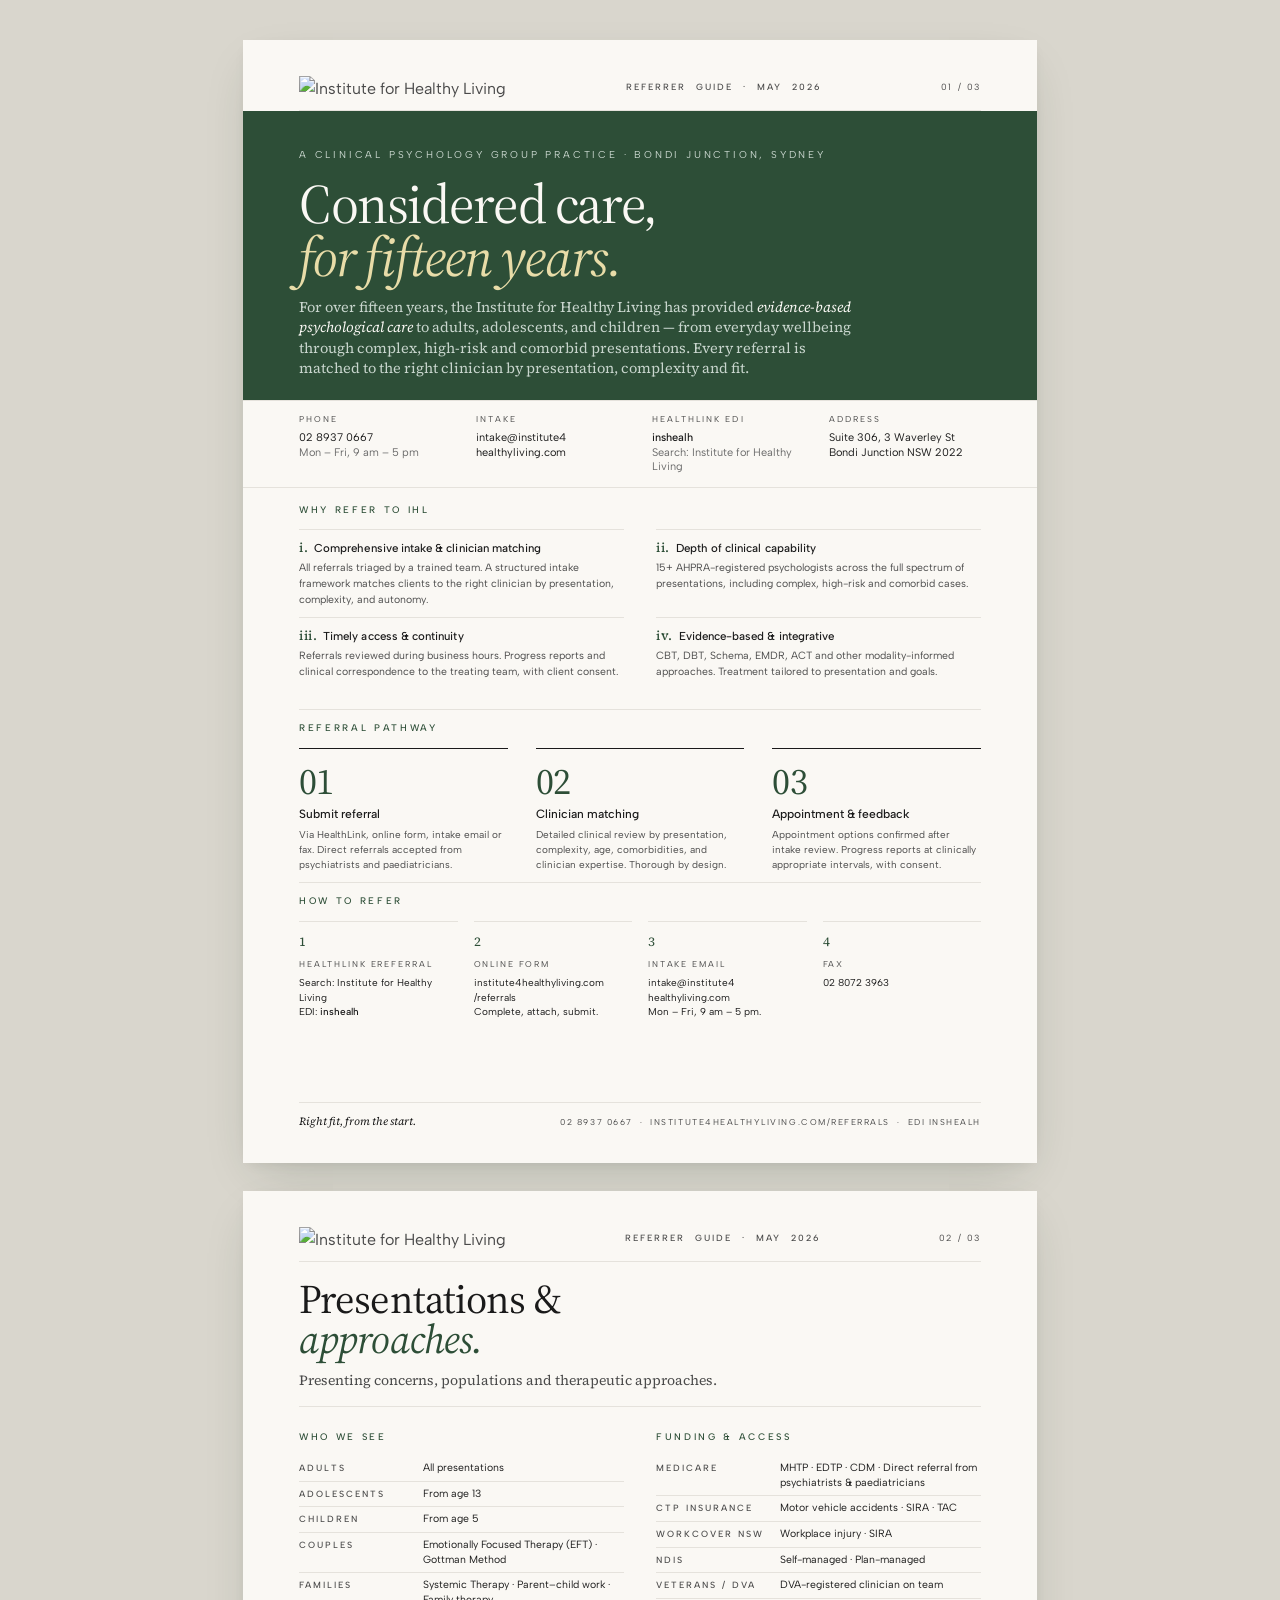
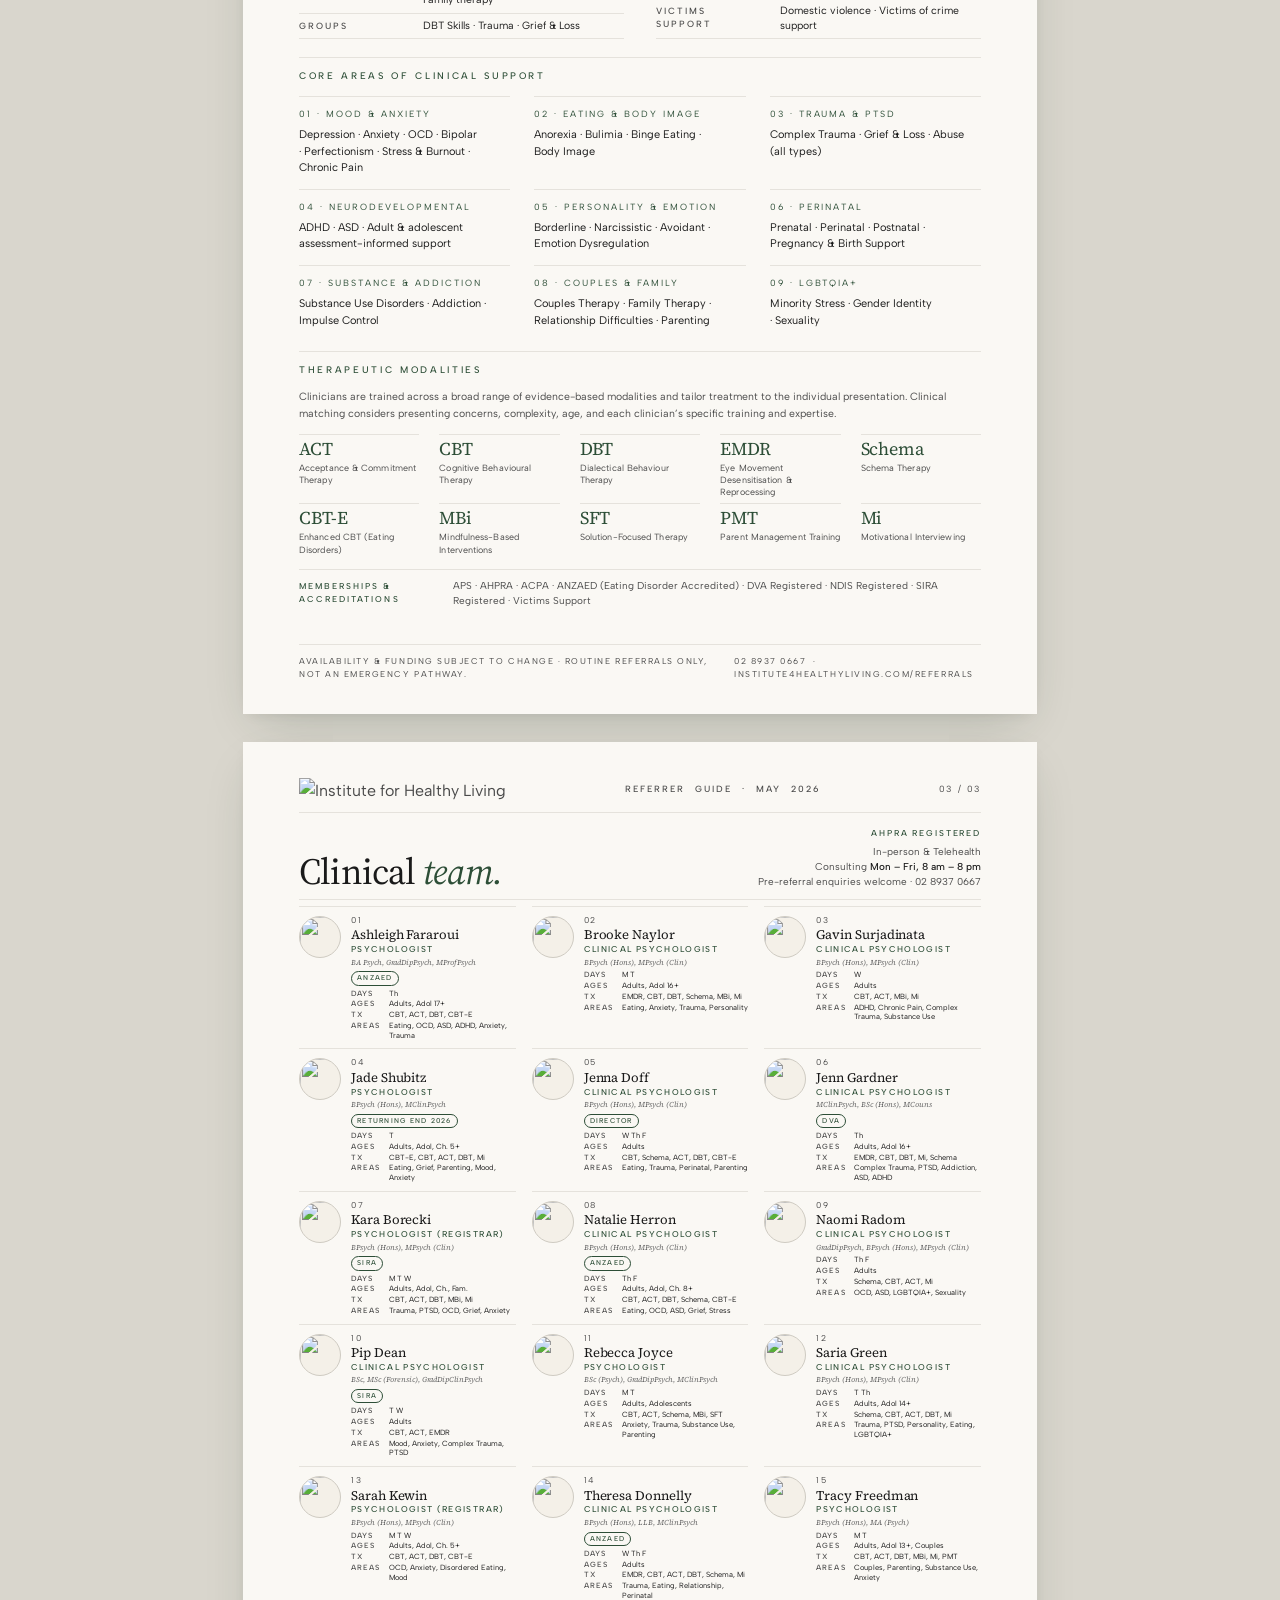
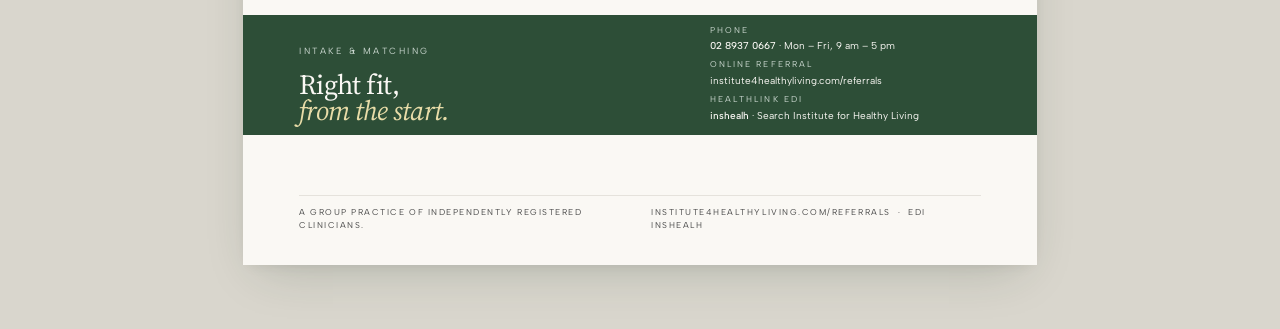
==== pack.html @ 8aef9d1e "Add files via upload" ====
<!doctype html>
<html lang="en-AU">
<head>
<meta charset="utf-8" />
<title>IHL Referrer Pack — May 2026 · with headshots</title>
<link rel="stylesheet" href="colors_and_type.css" />
<script src="image-slot.js"></script>
<style>
  /* =========================================================
     A4 PAGE FRAME — 794×1123 @ 96dpi
     ========================================================= */
  :root {
    --page-w: 794px;
    --page-h: 1123px;
    --pad-x: 56px;
    --pad-t: 36px;
    --pad-b: 32px;

    /* Tweakable display-scale knob (1.0 default; 0.92 compact; 1.08 bold) */
    --scale: 1.0;
    --cover-bg: var(--ihl-paper);
    --cover-fg: var(--ihl-ink);
    --cover-eyebrow: var(--ihl-ink-soft);
    --cover-rule:   var(--ihl-rule);
  }

  html, body { background: #d9d6cd; }
  body {
    margin: 0;
    font-family: var(--sans);
    color: var(--ihl-ink);
    padding: 40px 0 64px;
    display: flex;
    flex-direction: column;
    align-items: center;
    gap: 28px;
  }

  .page {
    width: var(--page-w);
    height: var(--page-h);
    background: var(--ihl-paper);
    position: relative;
    overflow: hidden;
    box-shadow: 0 18px 48px -16px rgba(31,56,38,0.22), 0 4px 14px -6px rgba(0,0,0,0.10);
    padding: var(--pad-t) var(--pad-x) var(--pad-b);
    display: flex;
    flex-direction: column;
  }

  /* =========================================================
     HEADER — universal eyebrow bar
     ========================================================= */
  .head {
    display: flex;
    align-items: center;
    justify-content: space-between;
    padding-bottom: 12px;
    border-bottom: 1px solid var(--ihl-rule);
    color: var(--cover-eyebrow);
  }
  .head .mark {
    display: flex;
    align-items: center;
    gap: 10px;
  }
  .head .mark img { height: 20px; width: auto; display: block; }
  .head .mark .mark-primary,
  .head .mark .mark-logomark,
  .head .mark .mark-wordmark,
  .head .mark .mark-pair { display: none; }
  .head .mark .mark-wordmark,
  .head .mark .mark-pair {
    font-family: var(--serif);
    font-size: 14px;
    line-height: 1;
    letter-spacing: -0.01em;
    color: var(--cover-fg);
  }
  .head .mark .mark-wordmark em,
  .head .mark .mark-pair em { font-style: italic; color: var(--ihl-ink-soft); font-weight: 400; }
  .head .mark .mark-pair { display: none; align-items: center; gap: 8px; }
  .head .mark .mark-pair img { height: 22px; }
  /* Header variants */
  body[data-header="primary"]   .head .mark .mark-primary  { display: block; }
  body[data-header="primary"]   .head .mark img { height: 22px; }
  body[data-header="logomark"]  .head .mark .mark-logomark { display: block; }
  body[data-header="logomark"]  .head .mark img { height: 26px; }
  body[data-header="wordmark"]  .head .mark .mark-wordmark { display: inline-block; }
  body[data-header="pair"]      .head .mark .mark-pair     { display: inline-flex; }
  .eyebar {
    font-family: var(--sans);
    font-weight: 500;
    font-size: 9px;
    letter-spacing: 0.22em;
    text-transform: uppercase;
    color: var(--cover-eyebrow);
    white-space: nowrap;
  }
  .head .pageno {
    font-family: var(--sans);
    font-feature-settings: "tnum";
    font-size: 9px;
    letter-spacing: 0.18em;
    text-transform: uppercase;
    color: var(--cover-eyebrow);
    white-space: nowrap;
  }

  /* =========================================================
     COVER MOMENT (top of page 1) — display headline
     ========================================================= */
  .cover {
    padding: 36px 0 22px;
    border-bottom: 1px solid var(--ihl-rule);
    background: var(--cover-bg);
    color: var(--cover-fg);
    margin: 0 calc(-1 * var(--pad-x));
    padding-left: var(--pad-x);
    padding-right: var(--pad-x);
  }
  .cover .kicker {
    font-family: var(--sans);
    font-size: 10px;
    letter-spacing: 0.28em;
    text-transform: uppercase;
    color: var(--cover-eyebrow);
    margin-bottom: 14px;
  }
  .cover .display {
    font-family: var(--serif);
    font-weight: 400;
    font-size: calc(60px * var(--scale));
    line-height: 0.96;
    letter-spacing: -0.025em;
    margin: 0 0 14px;
    text-wrap: balance;
    color: var(--cover-fg);
  }
  .cover .display em {
    font-style: italic;
    color: var(--ihl-forest);
  }
  .cover .lede {
    font-family: var(--serif);
    font-size: 14.5px;
    line-height: 1.4;
    color: var(--ihl-ink-soft);
    margin: 0;
    max-width: 560px;
    text-wrap: pretty;
  }
  .cover .lede strong { font-style: italic; font-weight: 400; color: var(--ihl-ink); }

  /* Cover variant: forest-flood */
  .page[data-cover="forest"] .cover {
    background: var(--ihl-forest);
    color: var(--ihl-on-forest);
  }
  .page[data-cover="forest"] .cover .display { color: var(--ihl-on-forest); }
  .page[data-cover="forest"] .cover .display em { color: var(--ihl-cream); }
  .page[data-cover="forest"] .cover .lede { color: var(--ihl-on-forest-mute); }
  .page[data-cover="forest"] .cover .lede strong { color: var(--ihl-on-forest); }
  .page[data-cover="forest"] .cover .kicker { color: var(--ihl-on-forest-mute); }
  .page[data-cover="paperdeep"] .cover { background: var(--ihl-paper-deep); }

  /* =========================================================
     SPEC STRIP — full-bleed tabular metadata
     ========================================================= */
  .specstrip {
    display: grid;
    grid-template-columns: repeat(4, 1fr);
    margin: 0 calc(-1 * var(--pad-x));
    padding: 12px var(--pad-x);
    border-bottom: 1px solid var(--ihl-rule);
    column-gap: 24px;
  }
  .specstrip .cell .lbl {
    font-size: 8.5px;
    letter-spacing: 0.24em;
    text-transform: uppercase;
    color: var(--ihl-ink-soft);
    margin-bottom: 4px;
  }
  .specstrip .cell .val {
    font-size: 11px;
    line-height: 1.35;
    color: var(--ihl-ink);
  }
  .specstrip .cell .val a { color: inherit; text-decoration: none; }

  /* =========================================================
     SECTION HEADERS / EYEBROWS
     ========================================================= */
  .sec-eyebrow {
    font-family: var(--sans);
    font-weight: 500;
    font-size: 9.5px;
    letter-spacing: 0.28em;
    text-transform: uppercase;
    color: var(--ihl-forest);
    margin: 0 0 12px;
  }
  .sec-rule {
    border-top: 1px solid var(--ihl-rule);
    padding-top: 10px;
    margin-top: 10px;
  }
  .sec-rule.deep { border-top-color: var(--ihl-rule-strong); }

  /* =========================================================
     ABOUT + WHY (page 1 two-col)
     ========================================================= */
  .about-block { padding: 14px 0 6px; }
  .about-display {
    font-family: var(--serif);
    font-weight: 400;
    font-size: calc(30px * var(--scale));
    line-height: 1.02;
    letter-spacing: -0.018em;
    margin: 0 0 14px;
    text-wrap: balance;
  }
  .about-display em { font-style: italic; color: var(--ihl-forest); }
  .about-body {
    font-size: 11px;
    line-height: 1.6;
    color: var(--ihl-ink);
    margin: 0;
    max-width: 100%;
    columns: 2;
    column-gap: 32px;
    column-rule: 1px solid var(--ihl-rule);
  }

  /* Why-Refer list */
  .why-grid {
    display: grid;
    grid-template-columns: 1fr 1fr;
    gap: 0 32px;
    margin-top: 8px;
  }
  .why-grid .why {
    padding: 10px 0;
    border-top: 1px solid var(--ihl-rule);
  }
  .why-grid .why .n {
    font-family: var(--serif);
    font-size: 13px;
    color: var(--ihl-forest);
    letter-spacing: 0.04em;
    margin-right: 6px;
  }
  .why-grid .why h3 {
    font-family: var(--sans);
    font-weight: 500;
    font-size: 11.5px;
    margin: 0 0 4px;
    color: var(--ihl-ink);
    letter-spacing: 0.005em;
  }
  .why-grid .why p {
    font-size: 10.5px;
    line-height: 1.5;
    color: var(--ihl-ink-soft);
    margin: 0;
  }

  /* =========================================================
     PATHWAY — huge serif numerals
     ========================================================= */
  .pathway {
    display: grid;
    grid-template-columns: repeat(3, 1fr);
    column-gap: 28px;
  }
  .pathway .step {
    border-top: 1px solid var(--ihl-ink);
    padding-top: 12px;
  }
  .pathway .step .num {
    font-family: var(--serif);
    font-weight: 400;
    font-size: calc(40px * var(--scale));
    line-height: 1;
    color: var(--ihl-forest);
    letter-spacing: -0.02em;
    margin: 2px 0 8px;
    font-feature-settings: "tnum", "lnum";
  }
  .pathway .step h3 {
    font-family: var(--sans);
    font-weight: 500;
    font-size: 12px;
    margin: 0 0 6px;
    color: var(--ihl-ink);
  }
  .pathway .step p {
    font-size: 10px;
    line-height: 1.5;
    color: var(--ihl-ink-soft);
    margin: 0;
  }

  /* =========================================================
     HOW-TO-REFER — 4 channels
     ========================================================= */
  .how {
    display: grid;
    grid-template-columns: repeat(4, 1fr);
    gap: 16px;
    margin-top: 8px;
  }
  .how .card {
    border-top: 1px solid var(--ihl-rule);
    padding-top: 10px;
  }
  .how .card .ch {
    font-family: var(--serif);
    font-size: 13px;
    color: var(--ihl-forest);
    font-feature-settings: "tnum";
  }
  .how .card .h {
    font-size: 8.5px;
    letter-spacing: 0.22em;
    text-transform: uppercase;
    color: var(--ihl-ink-soft);
    margin: 6px 0 4px;
  }
  .how .card .v {
    font-size: 10px;
    line-height: 1.45;
    color: var(--ihl-ink);
  }
  .how .card .v a { color: inherit; text-decoration: none; }

  /* =========================================================
     PAGE FOOT
     ========================================================= */
  .pagefoot {
    margin-top: auto;
    padding-top: 10px;
    border-top: 1px solid var(--ihl-rule);
    display: flex;
    justify-content: space-between;
    align-items: baseline;
    font-size: 8.5px;
    letter-spacing: 0.18em;
    text-transform: uppercase;
    color: var(--ihl-ink-soft);
  }
  .pagefoot .lhs em {
    font-style: italic;
    font-family: var(--serif);
    letter-spacing: 0;
    text-transform: none;
    font-size: 11px;
    color: var(--ihl-ink);
  }

  /* =========================================================
     PAGE 2 — Presentations & Approaches
     ========================================================= */
  .p2-head {
    padding: 18px 0 14px;
    border-bottom: 1px solid var(--ihl-rule);
  }
  .p2-head .display {
    font-family: var(--serif);
    font-weight: 400;
    font-size: calc(44px * var(--scale));
    line-height: 0.98;
    letter-spacing: -0.022em;
    margin: 0 0 10px;
  }
  .p2-head .display em { font-style: italic; color: var(--ihl-forest); }
  .p2-head .sub {
    font-family: var(--serif);
    font-size: 14px;
    color: var(--ihl-ink-soft);
    margin: 0;
  }

  .spec-table {
    margin: 0;
    padding: 0;
  }
  .spec-table .row {
    display: grid;
    grid-template-columns: 110px 1fr;
    column-gap: 14px;
    padding: 5px 0;
    border-bottom: 1px solid var(--ihl-rule);
    font-size: 10.5px;
    line-height: 1.4;
  }
  .spec-table .row dt {
    font-size: 9px;
    letter-spacing: 0.22em;
    text-transform: uppercase;
    color: var(--ihl-ink-soft);
    font-weight: 500;
    margin: 1px 0 0;
  }
  .spec-table .row dd {
    margin: 0;
    color: var(--ihl-ink);
  }

  /* Areas: editorial typographic index */
  .areas {
    display: grid;
    grid-template-columns: repeat(3, 1fr);
    column-gap: 24px;
    row-gap: 0;
    margin-top: 4px;
  }
  .areas .area {
    border-top: 1px solid var(--ihl-rule);
    padding: 10px 0 12px;
  }
  .areas .area h4 {
    font-family: var(--serif);
    font-weight: 400;
    font-style: italic;
    font-size: 12.5px;
    line-height: 1.15;
    margin: 0 0 4px;
    color: var(--ihl-ink);
    letter-spacing: -0.005em;
  }
  .areas .area .n {
    font-family: var(--sans);
    font-size: 9px;
    letter-spacing: 0.22em;
    text-transform: uppercase;
    color: var(--ihl-forest);
    margin-bottom: 6px;
    font-feature-settings: "tnum";
  }
  .areas .area p {
    margin: 0;
    font-size: 11px;
    line-height: 1.5;
    color: var(--ihl-ink);
  }

  /* Modalities tabular row */
  .modalities {
    display: grid;
    grid-template-columns: repeat(5, 1fr);
    gap: 0 20px;
  }
  .modalities .m {
    border-top: 1px solid var(--ihl-rule);
    padding: 5px 0 5px;
  }
  .modalities .m .abbr {
    font-family: var(--serif);
    font-size: 18px;
    line-height: 1;
    color: var(--ihl-forest);
    letter-spacing: -0.01em;
    margin-bottom: 4px;
  }
  .modalities .m .nm {
    font-size: 9px;
    line-height: 1.35;
    color: var(--ihl-ink-soft);
    letter-spacing: 0.01em;
  }

  .accred-strip {
    margin-top: 8px;
    padding: 8px 0 0;
    border-top: 1px solid var(--ihl-rule);
    font-size: 10px;
    line-height: 1.55;
    color: var(--ihl-ink-soft);
    display: grid;
    grid-template-columns: 140px 1fr;
    gap: 14px;
    align-items: baseline;
  }
  .accred-strip .lbl {
    font-size: 8.5px;
    letter-spacing: 0.24em;
    text-transform: uppercase;
    color: var(--ihl-forest);
    font-weight: 500;
  }

  /* =========================================================
     PAGE 3 — Clinical Team grid + endcap
     ========================================================= */
  .p3-head {
    padding: 14px 0 10px;
    display: grid;
    grid-template-columns: 1fr auto;
    align-items: end;
    gap: 24px;
    border-bottom: 1px solid var(--ihl-rule);
  }
  .p3-head .display {
    font-family: var(--serif);
    font-weight: 400;
    font-size: calc(40px * var(--scale));
    line-height: 0.98;
    letter-spacing: -0.022em;
    margin: 0;
  }
  .p3-head .display em { font-style: italic; color: var(--ihl-forest); }
  .p3-head .meta {
    text-align: right;
    font-size: 10px;
    line-height: 1.5;
    color: var(--ihl-ink-soft);
  }
  .p3-head .meta .lbl {
    font-size: 8.5px;
    letter-spacing: 0.22em;
    text-transform: uppercase;
    color: var(--ihl-forest);
    font-weight: 500;
    margin-bottom: 4px;
  }
  .p3-head .meta strong { font-weight: 500; color: var(--ihl-ink); }

  .clin-grid {
    display: grid;
    grid-template-columns: repeat(3, 1fr);
    column-gap: 16px;
    row-gap: 0;
    margin-top: 6px;
  }
  .clin {
    display: grid;
    grid-template-columns: 42px 1fr;
    column-gap: 10px;
    align-items: start;
    padding: 7px 0 8px;
    border-top: 1px solid var(--ihl-rule);
  }
  .clin .portrait {
    width: 42px;
    height: 42px;
    display: block;
    border-radius: 999px;
    overflow: hidden;
    background: var(--ihl-paper-deep);
    border: 1px solid var(--ihl-rule-strong);
    align-self: start;
    margin-top: 2px;
    object-fit: cover;
    object-position: 50% 30%;
  }
  .clin__body {
    display: flex;
    flex-direction: column;
    gap: 0;
    min-width: 0;
  }
  .clin .topline {
    display: flex;
    align-items: baseline;
    justify-content: space-between;
    gap: 6px;
    margin-bottom: 1px;
  }
  .clin .idx {
    font-family: var(--sans);
    font-feature-settings: "tnum";
    font-size: 8.5px;
    letter-spacing: 0.18em;
    color: var(--ihl-ink-soft);
  }
  .clin .name {
    font-family: var(--serif);
    font-weight: 400;
    font-size: 13px;
    line-height: 1.05;
    letter-spacing: -0.005em;
    margin: 0;
    color: var(--ihl-ink);
    display: flex;
    align-items: center;
    gap: 7px;
  }
  .clin .name .ph {
    display: none;
  }
  body[data-photos="on"] .clin .name .ph { display: none; }
  .clin .role {
    font-size: 8.5px;
    letter-spacing: 0.16em;
    text-transform: uppercase;
    color: var(--ihl-forest);
    margin-top: 1px;
    font-weight: 500;
  }
  .clin .quals {
    font-size: 7.5px;
    color: var(--ihl-ink-mute);
    line-height: 1.3;
    margin-top: 1px;
    font-style: italic;
    font-family: var(--serif);
  }
  .clin .tag {
    display: inline-block;
    font-size: 7px;
    letter-spacing: 0.18em;
    text-transform: uppercase;
    color: var(--ihl-forest);
    border: 1px solid var(--ihl-forest);
    padding: 0 5px 1px;
    border-radius: 999px;
    margin-top: 4px;
    align-self: flex-start;
    font-weight: 500;
  }
  .clin dl {
    margin: 3px 0 0;
    display: grid;
    grid-template-columns: 32px 1fr;
    gap: 1px 6px;
    font-size: 7.5px;
    line-height: 1.3;
  }
  .clin dt {
    color: var(--ihl-ink-soft);
    letter-spacing: 0.14em;
    text-transform: uppercase;
    font-weight: 500;
  }
  .clin dd { margin: 0; color: var(--ihl-ink); }

  /* Endcap on page 3 */
  .endcap {
    margin: 6px calc(-1 * var(--pad-x)) 0;
    padding: 10px var(--pad-x) 12px;
    background: var(--ihl-forest);
    color: var(--ihl-on-forest);
    display: grid;
    grid-template-columns: 1.4fr 1fr;
    gap: 32px;
    align-items: end;
  }
  .endcap .kicker {
    font-size: 9px;
    letter-spacing: 0.28em;
    text-transform: uppercase;
    color: var(--ihl-on-forest-mute);
    margin-bottom: 12px;
  }
  .endcap .big {
    font-family: var(--serif);
    font-weight: 400;
    font-size: calc(30px * var(--scale));
    line-height: 0.95;
    letter-spacing: -0.025em;
    margin: 0;
    color: var(--ihl-on-forest);
  }
  .endcap .big em { font-style: italic; color: var(--ihl-cream); }
  .endcap .contact {
    display: grid;
    grid-template-columns: 1fr;
    gap: 6px;
    font-size: 10px;
    line-height: 1.4;
  }
  .endcap .contact .row .lbl {
    font-size: 8.5px;
    letter-spacing: 0.24em;
    text-transform: uppercase;
    color: var(--ihl-on-forest-mute);
    margin-bottom: 3px;
  }
  .endcap .contact .row .val { color: var(--ihl-on-forest); }
  .endcap .contact .row .val strong { font-weight: 500; }

  /* Variant: ledger — paper endcap, ink rules, mono EDI (mirrors gateway Variant B) */
  body[data-variant="ledger"] .endcap {
    background: var(--ihl-paper);
    color: var(--ihl-ink);
    border-top: 1px solid var(--ihl-ink);
    padding-top: 18px;
  }
  body[data-variant="ledger"] .endcap .kicker { color: var(--ihl-ink-soft); }
  body[data-variant="ledger"] .endcap .big { color: var(--ihl-ink); }
  body[data-variant="ledger"] .endcap .big em { color: var(--ihl-ink-soft); }
  body[data-variant="ledger"] .endcap .contact .row {
    display: grid; grid-template-columns: 110px 1fr;
    gap: 12px; padding: 10px 0;
    border-bottom: 1px solid var(--ihl-rule);
    align-items: baseline;
  }
  body[data-variant="ledger"] .endcap .contact .row .lbl { color: var(--ihl-ink-soft); margin: 0; }
  body[data-variant="ledger"] .endcap .contact .row .val {
    font-family: var(--serif); font-size: 13px; color: var(--ihl-ink);
  }
  body[data-variant="ledger"] .endcap .contact .row .val strong { font-weight: 500; }

  /* Variant: hybrid — forest flood kept, but contact rows adopt ledger pattern */
  body[data-variant="hybrid"] .endcap .contact .row {
    display: grid; grid-template-columns: 120px 1fr;
    gap: 12px; padding: 8px 0;
    border-bottom: 1px solid rgba(250,248,244,0.2);
    align-items: baseline;
  }
  body[data-variant="hybrid"] .endcap .contact .row .lbl { margin: 0; }
  body[data-variant="hybrid"] .endcap .contact .row .val {
    font-family: var(--serif); font-size: 13px;
  }

  /* =========================================================
     PRINT
     ========================================================= */
  @media print {
    html, body { background: #fff; padding: 0; margin: 0; gap: 0; }
    body { display: block; }
    @page { size: A4; margin: 0; }
    .page {
      box-shadow: none;
      page-break-after: always;
      width: 210mm;
      height: 297mm;
      padding-top: 12mm;
      padding-bottom: 11mm;
      padding-left: 16mm;
      padding-right: 16mm;
    }
    .page:last-child { page-break-after: auto; }
    .tweaks-fab, .tweaks-panel { display: none !important; }
  }

  /* =========================================================
     TWEAKS PANEL
     ========================================================= */
  .tweaks-fab {
    display: none;
    position: fixed;
    bottom: 22px;
    right: 22px;
    background: var(--ihl-forest);
    color: var(--ihl-on-forest);
    border: 0;
    padding: 10px 18px;
    border-radius: 999px;
    font-family: var(--sans);
    font-size: 11px;
    letter-spacing: 0.2em;
    text-transform: uppercase;
    cursor: pointer;
    box-shadow: 0 8px 24px -8px rgba(31,56,38,0.4);
    z-index: 998;
  }
  .tweaks-panel {
    display: none;
    position: fixed;
    bottom: 22px;
    right: 22px;
    width: 280px;
    background: var(--ihl-paper);
    border: 1px solid var(--ihl-rule-strong);
    box-shadow: var(--shadow-pop);
    padding: 16px 18px 18px;
    font-family: var(--sans);
    font-size: 11px;
    color: var(--ihl-ink);
    z-index: 999;
  }
  .tweaks-panel[data-open="true"] { display: block; }
  .tweaks-panel header {
    display: flex; justify-content: space-between; align-items: baseline;
    margin-bottom: 14px;
    padding-bottom: 10px;
    border-bottom: 1px solid var(--ihl-rule);
  }
  .tweaks-panel header h2 {
    font-family: var(--serif);
    font-size: 18px;
    margin: 0;
    font-weight: 400;
    letter-spacing: -0.01em;
  }
  .tweaks-panel header button {
    background: none;
    border: 0;
    color: var(--ihl-ink-soft);
    font-size: 14px;
    cursor: pointer;
    padding: 2px 6px;
  }
  .tweaks-panel .group {
    margin-bottom: 14px;
  }
  .tweaks-panel .group .lbl {
    font-size: 8.5px;
    letter-spacing: 0.24em;
    text-transform: uppercase;
    color: var(--ihl-ink-soft);
    margin-bottom: 7px;
  }
  .tweaks-panel .seg {
    display: grid;
    grid-template-columns: repeat(var(--seg-cols,3), 1fr);
    border: 1px solid var(--ihl-rule-strong);
    border-radius: 2px;
    overflow: hidden;
  }
  .tweaks-panel .seg[style*="grid-template-rows"] button {
    border-bottom: 1px solid var(--ihl-rule);
  }
  .tweaks-panel .seg[style*="grid-template-rows"] button:nth-last-child(-n+2) {
    border-bottom: 0;
  }
  .tweaks-panel .seg button {
    background: var(--ihl-paper);
    border: 0;
    border-right: 1px solid var(--ihl-rule);
    padding: 7px 4px;
    font-size: 10px;
    color: var(--ihl-ink-soft);
    cursor: pointer;
    font-family: var(--sans);
    letter-spacing: 0.04em;
  }
  .tweaks-panel .seg button:last-child { border-right: 0; }
  .tweaks-panel .seg button[aria-pressed="true"] {
    background: var(--ihl-forest);
    color: var(--ihl-on-forest);
  }
  .tweaks-panel .toggle {
    display: flex; justify-content: space-between; align-items: center;
    padding: 6px 0;
    font-size: 11px;
  }
  .tweaks-panel .toggle .sw {
    width: 32px; height: 18px;
    background: var(--ihl-rule-strong);
    border-radius: 999px;
    position: relative;
    transition: background .18s;
    cursor: pointer;
  }
  .tweaks-panel .toggle .sw::after {
    content: ""; position: absolute;
    top: 2px; left: 2px;
    width: 14px; height: 14px;
    background: var(--ihl-paper);
    border-radius: 999px;
    transition: left .18s;
  }
  .tweaks-panel .toggle[data-on="true"] .sw { background: var(--ihl-forest); }
  .tweaks-panel .toggle[data-on="true"] .sw::after { left: 16px; }
  .tweaks-panel .note {
    font-size: 9.5px;
    color: var(--ihl-ink-mute);
    line-height: 1.5;
    margin-top: 6px;
    font-style: italic;
    font-family: var(--serif);
  }
</style>
</head>
<body>

<!-- ============================================================
     PAGE 1 — Practice Overview
============================================================= -->
<section class="page" data-screen-label="01 Practice Overview" data-cover="paper" id="page1">

  <div class="head">
    <div class="mark">
      <img class="mark-primary" src="assets/IHL_Logo_Green.png" alt="Institute for Healthy Living"/>
      <img class="mark-logomark" src="assets/IHL_Logomark_Green.png" alt="IHL"/>
      <span class="mark-wordmark">Institute <em>for</em> Healthy Living</span>
      <span class="mark-pair"><img src="assets/IHL_Logomark_Green.png" alt=""/><span class="wm">Institute <em>for</em> Healthy Living</span></span>
    </div>
    <div class="eyebar">Referrer&nbsp; Guide &nbsp;·&nbsp; May &nbsp;2026</div>
    <div class="pageno">01 / 03</div>
  </div>

  <div class="cover">
    <div class="kicker">A clinical psychology group practice · Bondi Junction, Sydney</div>
    <h1 class="display">Considered care,<br/><em>for fifteen years.</em></h1>
    <p class="lede">For over fifteen years, the Institute for Healthy Living has provided <strong>evidence-based psychological care</strong> to adults, adolescents, and children — from everyday wellbeing through complex, high-risk and comorbid presentations. Every referral is matched to the right clinician by presentation, complexity and fit.</p>
  </div>

  <div class="specstrip">
    <div class="cell">
      <div class="lbl">Phone</div>
      <div class="val">02 8937 0667<br/><span style="color:var(--ihl-ink-mute)">Mon – Fri, 9 am – 5 pm</span></div>
    </div>
    <div class="cell">
      <div class="lbl">Intake</div>
      <div class="val">intake@institute4<wbr/>healthyliving.com</div>
    </div>
    <div class="cell">
      <div class="lbl">HealthLink EDI</div>
      <div class="val"><strong style="font-weight:500">inshealh</strong><br/><span style="color:var(--ihl-ink-mute)">Search: Institute for Healthy Living</span></div>
    </div>
    <div class="cell">
      <div class="lbl">Address</div>
      <div class="val">Suite 306, 3 Waverley St<br/>Bondi Junction NSW 2022</div>
    </div>
  </div>

  <!-- Why refer + Pathway -->
  <div class="about-block">
    <div class="sec-eyebrow">Why refer to IHL</div>
    <div class="why-grid">
      <div class="why">
        <h3><span class="n">i.</span>Comprehensive intake &amp; clinician matching</h3>
        <p>All referrals triaged by a trained team. A structured intake framework matches clients to the right clinician by presentation, complexity, and autonomy.</p>
      </div>
      <div class="why">
        <h3><span class="n">ii.</span>Depth of clinical capability</h3>
        <p>15+ AHPRA-registered psychologists across the full spectrum of presentations, including complex, high-risk and comorbid cases.</p>
      </div>
      <div class="why">
        <h3><span class="n">iii.</span>Timely access &amp; continuity</h3>
        <p>Referrals reviewed during business hours. Progress reports and clinical correspondence to the treating team, with client consent.</p>
      </div>
      <div class="why">
        <h3><span class="n">iv.</span>Evidence-based &amp; integrative</h3>
        <p>CBT, DBT, Schema, EMDR, ACT and other modality-informed approaches. Treatment tailored to presentation and goals.</p>
      </div>
    </div>
  </div>

  <div class="sec-rule" style="margin-top:14px;">
    <div class="sec-eyebrow">Referral pathway</div>
    <div class="pathway">
      <div class="step">
        <div class="num">01</div>
        <h3>Submit referral</h3>
        <p>Via HealthLink, online form, intake email or fax. Direct referrals accepted from psychiatrists and paediatricians.</p>
      </div>
      <div class="step">
        <div class="num">02</div>
        <h3>Clinician matching</h3>
        <p>Detailed clinical review by presentation, complexity, age, comorbidities, and clinician expertise. Thorough by design.</p>
      </div>
      <div class="step">
        <div class="num">03</div>
        <h3>Appointment &amp; feedback</h3>
        <p>Appointment options confirmed after intake review. Progress reports at clinically appropriate intervals, with consent.</p>
      </div>
    </div>
  </div>

  <div class="sec-rule">
    <div class="sec-eyebrow">How to refer</div>
    <div class="how">
      <div class="card">
        <div class="ch">1</div>
        <div class="h">HealthLink eReferral</div>
        <div class="v">Search: Institute for Healthy Living<br/>EDI: <strong style="font-weight:500">inshealh</strong></div>
      </div>
      <div class="card">
        <div class="ch">2</div>
        <div class="h">Online form</div>
        <div class="v">institute4healthyliving.com<wbr/>/referrals<br/>Complete, attach, submit.</div>
      </div>
      <div class="card">
        <div class="ch">3</div>
        <div class="h">Intake email</div>
        <div class="v">intake@institute4<wbr/>healthyliving.com<br/>Mon – Fri, 9 am – 5 pm.</div>
      </div>
      <div class="card">
        <div class="ch">4</div>
        <div class="h">Fax</div>
        <div class="v">02 8072 3963</div>
      </div>
    </div>
  </div>

  <div class="pagefoot">
    <div class="lhs"><em>Right fit, from the start.</em></div>
    <div>02 8937 0667 &nbsp;·&nbsp; institute4healthyliving.com/referrals &nbsp;·&nbsp; EDI inshealh</div>
  </div>
</section>


<!-- ============================================================
     PAGE 2 — Presentations & Approaches
============================================================= -->
<section class="page" data-screen-label="02 Presentations &amp; Approaches">

  <div class="head">
    <div class="mark">
      <img class="mark-primary" src="assets/IHL_Logo_Green.png" alt="Institute for Healthy Living"/>
      <img class="mark-logomark" src="assets/IHL_Logomark_Green.png" alt="IHL"/>
      <span class="mark-wordmark">Institute <em>for</em> Healthy Living</span>
      <span class="mark-pair"><img src="assets/IHL_Logomark_Green.png" alt=""/><span class="wm">Institute <em>for</em> Healthy Living</span></span>
    </div>
    <div class="eyebar">Referrer&nbsp; Guide &nbsp;·&nbsp; May &nbsp;2026</div>
    <div class="pageno">02 / 03</div>
  </div>

  <div class="p2-head">
    <h1 class="display">Presentations &amp;<br/><em>approaches.</em></h1>
    <p class="sub">Presenting concerns, populations and therapeutic approaches.</p>
  </div>

  <div style="display:grid; grid-template-columns: 1fr 1fr; gap: 32px; padding: 22px 0 8px;">
    <div>
      <div class="sec-eyebrow">Who we see</div>
      <dl class="spec-table">
        <div class="row"><dt>Adults</dt><dd>All presentations</dd></div>
        <div class="row"><dt>Adolescents</dt><dd>From age 13</dd></div>
        <div class="row"><dt>Children</dt><dd>From age 5</dd></div>
        <div class="row"><dt>Couples</dt><dd>Emotionally Focused Therapy (EFT) · Gottman Method</dd></div>
        <div class="row"><dt>Families</dt><dd>Systemic Therapy · Parent–child work · Family therapy</dd></div>
        <div class="row"><dt>Groups</dt><dd>DBT Skills · Trauma · Grief &amp; Loss</dd></div>
      </dl>
    </div>
    <div>
      <div class="sec-eyebrow">Funding &amp; access</div>
      <dl class="spec-table">
        <div class="row"><dt>Medicare</dt><dd>MHTP · EDTP · CDM · Direct referral from psychiatrists &amp; paediatricians</dd></div>
        <div class="row"><dt>CTP Insurance</dt><dd>Motor vehicle accidents · SIRA · TAC</dd></div>
        <div class="row"><dt>WorkCover NSW</dt><dd>Workplace injury · SIRA</dd></div>
        <div class="row"><dt>NDIS</dt><dd>Self-managed · Plan-managed</dd></div>
        <div class="row"><dt>Veterans / DVA</dt><dd>DVA-registered clinician on team</dd></div>
        <div class="row"><dt>Victims Support</dt><dd>Domestic violence · Victims of crime support</dd></div>
      </dl>
    </div>
  </div>

  <div class="sec-rule">
    <div class="sec-eyebrow">Core areas of clinical support</div>
    <div class="areas">
      <div class="area">
        <div class="n">01 · Mood &amp; Anxiety</div>
        <p>Depression · Anxiety · OCD · Bipolar · Perfectionism · Stress &amp; Burnout · Chronic Pain</p>
      </div>
      <div class="area">
        <div class="n">02 · Eating &amp; Body Image</div>
        <p>Anorexia · Bulimia · Binge Eating · Body Image</p>
      </div>
      <div class="area">
        <div class="n">03 · Trauma &amp; PTSD</div>
        <p>Complex Trauma · Grief &amp; Loss · Abuse (all types)</p>
      </div>
      <div class="area">
        <div class="n">04 · Neurodevelopmental</div>
        <p>ADHD · ASD · Adult &amp; adolescent assessment-informed support</p>
      </div>
      <div class="area">
        <div class="n">05 · Personality &amp; Emotion</div>
        <p>Borderline · Narcissistic · Avoidant · Emotion Dysregulation</p>
      </div>
      <div class="area">
        <div class="n">06 · Perinatal</div>
        <p>Prenatal · Perinatal · Postnatal · Pregnancy &amp; Birth Support</p>
      </div>
      <div class="area">
        <div class="n">07 · Substance &amp; Addiction</div>
        <p>Substance Use Disorders · Addiction · Impulse Control</p>
      </div>
      <div class="area">
        <div class="n">08 · Couples &amp; Family</div>
        <p>Couples Therapy · Family Therapy · Relationship Difficulties · Parenting</p>
      </div>
      <div class="area">
        <div class="n">09 · LGBTQIA+</div>
        <p>Minority Stress · Gender Identity · Sexuality</p>
      </div>
    </div>
  </div>

  <div class="sec-rule">
    <div class="sec-eyebrow">Therapeutic modalities</div>
    <p style="font-size:10.5px; line-height:1.55; color:var(--ihl-ink-soft); margin:0 0 12px; max-width:none;">Clinicians are trained across a broad range of evidence-based modalities and tailor treatment to the individual presentation. Clinical matching considers presenting concerns, complexity, age, and each clinician’s specific training and expertise.</p>
    <div class="modalities">
      <div class="m"><div class="abbr">ACT</div><div class="nm">Acceptance &amp; Commitment Therapy</div></div>
      <div class="m"><div class="abbr">CBT</div><div class="nm">Cognitive Behavioural Therapy</div></div>
      <div class="m"><div class="abbr">DBT</div><div class="nm">Dialectical Behaviour Therapy</div></div>
      <div class="m"><div class="abbr">EMDR</div><div class="nm">Eye Movement Desensitisation &amp; Reprocessing</div></div>
      <div class="m"><div class="abbr">Schema</div><div class="nm">Schema Therapy</div></div>
      <div class="m"><div class="abbr">CBT-E</div><div class="nm">Enhanced CBT (Eating Disorders)</div></div>
      <div class="m"><div class="abbr">MBi</div><div class="nm">Mindfulness-Based Interventions</div></div>
      <div class="m"><div class="abbr">SFT</div><div class="nm">Solution-Focused Therapy</div></div>
      <div class="m"><div class="abbr">PMT</div><div class="nm">Parent Management Training</div></div>
      <div class="m"><div class="abbr">Mi</div><div class="nm">Motivational Interviewing</div></div>
    </div>
  </div>

  <div class="accred-strip">
    <div class="lbl">Memberships &amp;<br/>Accreditations</div>
    <div>APS · AHPRA · ACPA · ANZAED (Eating Disorder Accredited) · DVA Registered · NDIS Registered · SIRA Registered · Victims Support</div>
  </div>

  <div class="pagefoot">
    <div class="lhs">Availability &amp; funding subject to change · Routine referrals only, not an emergency pathway.</div>
    <div>02 8937 0667 &nbsp;·&nbsp; institute4healthyliving.com/referrals</div>
  </div>
</section>


<!-- ============================================================
     PAGE 3 — Clinical Team + Endcap
============================================================= -->
<section class="page" data-screen-label="03 Clinical Team">

  <div class="head">
    <div class="mark">
      <img class="mark-primary" src="assets/IHL_Logo_Green.png" alt="Institute for Healthy Living"/>
      <img class="mark-logomark" src="assets/IHL_Logomark_Green.png" alt="IHL"/>
      <span class="mark-wordmark">Institute <em>for</em> Healthy Living</span>
      <span class="mark-pair"><img src="assets/IHL_Logomark_Green.png" alt=""/><span class="wm">Institute <em>for</em> Healthy Living</span></span>
    </div>
    <div class="eyebar">Referrer&nbsp; Guide &nbsp;·&nbsp; May &nbsp;2026</div>
    <div class="pageno">03 / 03</div>
  </div>

  <div class="p3-head">
    <h1 class="display">Clinical <em>team.</em></h1>
    <div class="meta">
      <div class="lbl">AHPRA Registered</div>
      <div>In-person &amp; Telehealth<br/>Consulting <strong>Mon – Fri, 8 am – 8 pm</strong><br/>Pre-referral enquiries welcome · 02 8937 0667</div>
    </div>
  </div>

  <div class="clin-grid">

    <article class="clin">
      <img class="portrait" src="assets/clinicians/ashleigh-fararoui.png" alt=""/>
      <div class="clin__body">
        <div class="topline"><span class="idx">01</span></div>
      <p class="name">Ashleigh Fararoui</p>
      <div class="role">Psychologist</div>
      <div class="quals">BA Psych, GradDipPsych, MProfPsych</div>
      <span class="tag">ANZAED</span>
      <dl>
        <dt>Days</dt><dd>Th</dd>
        <dt>Ages</dt><dd>Adults, Adol 17+</dd>
        <dt>Tx</dt><dd>CBT, ACT, DBT, CBT-E</dd>
        <dt>Areas</dt><dd>Eating, OCD, ASD, ADHD, Anxiety, Trauma</dd>
      </dl>
          </div>
    </article>

    <article class="clin">
      <img class="portrait" src="assets/clinicians/brooke-naylor.png" alt=""/>
      <div class="clin__body">
        <div class="topline"><span class="idx">02</span></div>
      <p class="name">Brooke Naylor</p>
      <div class="role">Clinical Psychologist</div>
      <div class="quals">BPsych (Hons), MPsych (Clin)</div>
      <dl>
        <dt>Days</dt><dd>M T</dd>
        <dt>Ages</dt><dd>Adults, Adol 16+</dd>
        <dt>Tx</dt><dd>EMDR, CBT, DBT, Schema, MBi, Mi</dd>
        <dt>Areas</dt><dd>Eating, Anxiety, Trauma, Personality</dd>
      </dl>
          </div>
    </article>

    <article class="clin">
      <img class="portrait" src="assets/clinicians/gavin-surjadinata.png" alt=""/>
      <div class="clin__body">
        <div class="topline"><span class="idx">03</span></div>
      <p class="name">Gavin Surjadinata</p>
      <div class="role">Clinical Psychologist</div>
      <div class="quals">BPsych (Hons), MPsych (Clin)</div>
      <dl>
        <dt>Days</dt><dd>W</dd>
        <dt>Ages</dt><dd>Adults</dd>
        <dt>Tx</dt><dd>CBT, ACT, MBi, Mi</dd>
        <dt>Areas</dt><dd>ADHD, Chronic Pain, Complex Trauma, Substance Use</dd>
      </dl>
          </div>
    </article>

    <article class="clin">
      <img class="portrait" src="assets/clinicians/jade-shubitz.png" alt=""/>
      <div class="clin__body">
        <div class="topline"><span class="idx">04</span></div>
      <p class="name">Jade Shubitz</p>
      <div class="role">Psychologist</div>
      <div class="quals">BPsych (Hons), MClinPsych</div>
      <span class="tag">Returning end 2026</span>
      <dl>
        <dt>Days</dt><dd>T</dd>
        <dt>Ages</dt><dd>Adults, Adol, Ch. 5+</dd>
        <dt>Tx</dt><dd>CBT-E, CBT, ACT, DBT, Mi</dd>
        <dt>Areas</dt><dd>Eating, Grief, Parenting, Mood, Anxiety</dd>
      </dl>
          </div>
    </article>

    <article class="clin">
      <img class="portrait" src="assets/clinicians/jenna-doff.png" alt=""/>
      <div class="clin__body">
        <div class="topline"><span class="idx">05</span></div>
      <p class="name">Jenna Doff</p>
      <div class="role">Clinical Psychologist</div>
      <div class="quals">BPsych (Hons), MPsych (Clin)</div>
      <span class="tag">Director</span>
      <dl>
        <dt>Days</dt><dd>W Th F</dd>
        <dt>Ages</dt><dd>Adults</dd>
        <dt>Tx</dt><dd>CBT, Schema, ACT, DBT, CBT-E</dd>
        <dt>Areas</dt><dd>Eating, Trauma, Perinatal, Parenting</dd>
      </dl>
          </div>
    </article>

    <article class="clin">
      <img class="portrait" src="assets/clinicians/jenn-gardner.png" alt=""/>
      <div class="clin__body">
        <div class="topline"><span class="idx">06</span></div>
      <p class="name">Jenn Gardner</p>
      <div class="role">Clinical Psychologist</div>
      <div class="quals">MClinPsych, BSc (Hons), MCouns</div>
      <span class="tag">DVA</span>
      <dl>
        <dt>Days</dt><dd>Th</dd>
        <dt>Ages</dt><dd>Adults, Adol 16+</dd>
        <dt>Tx</dt><dd>EMDR, CBT, DBT, Mi, Schema</dd>
        <dt>Areas</dt><dd>Complex Trauma, PTSD, Addiction, ASD, ADHD</dd>
      </dl>
          </div>
    </article>

    <article class="clin">
      <img class="portrait" src="assets/clinicians/kara-borecki.png" alt=""/>
      <div class="clin__body">
        <div class="topline"><span class="idx">07</span></div>
      <p class="name">Kara Borecki</p>
      <div class="role">Psychologist (Registrar)</div>
      <div class="quals">BPsych (Hons), MPsych (Clin)</div>
      <span class="tag">SIRA</span>
      <dl>
        <dt>Days</dt><dd>M T W</dd>
        <dt>Ages</dt><dd>Adults, Adol, Ch., Fam.</dd>
        <dt>Tx</dt><dd>CBT, ACT, DBT, MBi, Mi</dd>
        <dt>Areas</dt><dd>Trauma, PTSD, OCD, Grief, Anxiety</dd>
      </dl>
          </div>
    </article>

    <article class="clin">
      <img class="portrait" src="assets/clinicians/natalie-herron.png" alt=""/>
      <div class="clin__body">
        <div class="topline"><span class="idx">08</span></div>
      <p class="name">Natalie Herron</p>
      <div class="role">Clinical Psychologist</div>
      <div class="quals">BPsych (Hons), MPsych (Clin)</div>
      <span class="tag">ANZAED</span>
      <dl>
        <dt>Days</dt><dd>Th F</dd>
        <dt>Ages</dt><dd>Adults, Adol, Ch. 8+</dd>
        <dt>Tx</dt><dd>CBT, ACT, DBT, Schema, CBT-E</dd>
        <dt>Areas</dt><dd>Eating, OCD, ASD, Grief, Stress</dd>
      </dl>
          </div>
    </article>

    <article class="clin">
      <img class="portrait" src="assets/clinicians/naomi-radom.png" alt=""/>
      <div class="clin__body">
        <div class="topline"><span class="idx">09</span></div>
      <p class="name">Naomi Radom</p>
      <div class="role">Clinical Psychologist</div>
      <div class="quals">GradDipPsych, BPsych (Hons), MPsych (Clin)</div>
      <dl>
        <dt>Days</dt><dd>Th F</dd>
        <dt>Ages</dt><dd>Adults</dd>
        <dt>Tx</dt><dd>Schema, CBT, ACT, Mi</dd>
        <dt>Areas</dt><dd>OCD, ASD, LGBTQIA+, Sexuality</dd>
      </dl>
          </div>
    </article>

    <article class="clin">
      <img class="portrait" src="assets/clinicians/pip-dean.png" alt=""/>
      <div class="clin__body">
        <div class="topline"><span class="idx">10</span></div>
      <p class="name">Pip Dean</p>
      <div class="role">Clinical Psychologist</div>
      <div class="quals">BSc, MSc (Forensic), GradDipClinPsych</div>
      <span class="tag">SIRA</span>
      <dl>
        <dt>Days</dt><dd>T W</dd>
        <dt>Ages</dt><dd>Adults</dd>
        <dt>Tx</dt><dd>CBT, ACT, EMDR</dd>
        <dt>Areas</dt><dd>Mood, Anxiety, Complex Trauma, PTSD</dd>
      </dl>
          </div>
    </article>

    <article class="clin">
      <img class="portrait" src="assets/clinicians/rebecca-joyce.png" alt=""/>
      <div class="clin__body">
        <div class="topline"><span class="idx">11</span></div>
      <p class="name">Rebecca Joyce</p>
      <div class="role">Psychologist</div>
      <div class="quals">BSc (Psych), GradDipPsych, MClinPsych</div>
      <dl>
        <dt>Days</dt><dd>M T</dd>
        <dt>Ages</dt><dd>Adults, Adolescents</dd>
        <dt>Tx</dt><dd>CBT, ACT, Schema, MBi, SFT</dd>
        <dt>Areas</dt><dd>Anxiety, Trauma, Substance Use, Parenting</dd>
      </dl>
          </div>
    </article>

    <article class="clin">
      <img class="portrait" src="assets/clinicians/saria-green.png" alt=""/>
      <div class="clin__body">
        <div class="topline"><span class="idx">12</span></div>
      <p class="name">Saria Green</p>
      <div class="role">Clinical Psychologist</div>
      <div class="quals">BPsych (Hons), MPsych (Clin)</div>
      <dl>
        <dt>Days</dt><dd>T Th</dd>
        <dt>Ages</dt><dd>Adults, Adol 14+</dd>
        <dt>Tx</dt><dd>Schema, CBT, ACT, DBT, Mi</dd>
        <dt>Areas</dt><dd>Trauma, PTSD, Personality, Eating, LGBTQIA+</dd>
      </dl>
          </div>
    </article>

    <article class="clin">
      <img class="portrait" src="assets/clinicians/sarah-kewin.png" alt=""/>
      <div class="clin__body">
        <div class="topline"><span class="idx">13</span></div>
      <p class="name">Sarah Kewin</p>
      <div class="role">Psychologist (Registrar)</div>
      <div class="quals">BPsych (Hons), MPsych (Clin)</div>
      <dl>
        <dt>Days</dt><dd>M T W</dd>
        <dt>Ages</dt><dd>Adults, Adol, Ch. 5+</dd>
        <dt>Tx</dt><dd>CBT, ACT, DBT, CBT-E</dd>
        <dt>Areas</dt><dd>OCD, Anxiety, Disordered Eating, Mood</dd>
      </dl>
          </div>
    </article>

    <article class="clin">
      <img class="portrait" src="assets/clinicians/theresa-donnelly.png" alt=""/>
      <div class="clin__body">
        <div class="topline"><span class="idx">14</span></div>
      <p class="name">Theresa Donnelly</p>
      <div class="role">Clinical Psychologist</div>
      <div class="quals">BPsych (Hons), LLB, MClinPsych</div>
      <span class="tag">ANZAED</span>
      <dl>
        <dt>Days</dt><dd>W Th F</dd>
        <dt>Ages</dt><dd>Adults</dd>
        <dt>Tx</dt><dd>EMDR, CBT, ACT, DBT, Schema, Mi</dd>
        <dt>Areas</dt><dd>Trauma, Eating, Relationship, Perinatal</dd>
      </dl>
          </div>
    </article>

    <article class="clin">
      <img class="portrait" src="assets/clinicians/tracy-freedman.png" alt=""/>
      <div class="clin__body">
        <div class="topline"><span class="idx">15</span></div>
      <p class="name">Tracy Freedman</p>
      <div class="role">Psychologist</div>
      <div class="quals">BPsych (Hons), MA (Psych)</div>
      <dl>
        <dt>Days</dt><dd>M T</dd>
        <dt>Ages</dt><dd>Adults, Adol 13+, Couples</dd>
        <dt>Tx</dt><dd>CBT, ACT, DBT, MBi, Mi, PMT</dd>
        <dt>Areas</dt><dd>Couples, Parenting, Substance Use, Anxiety</dd>
      </dl>
          </div>
    </article>

  </div>

  <div class="endcap">
    <div>
      <div class="kicker">Intake &amp; matching</div>
      <p class="big">Right fit,<br/><em>from the start.</em></p>
    </div>
    <div class="contact">
      <div class="row">
        <div class="lbl">Phone</div>
        <div class="val"><strong>02 8937 0667</strong> · Mon – Fri, 9 am – 5 pm</div>
      </div>
      <div class="row">
        <div class="lbl">Online referral</div>
        <div class="val">institute4healthyliving.com/referrals</div>
      </div>
      <div class="row">
        <div class="lbl">HealthLink EDI</div>
        <div class="val"><strong>inshealh</strong> · Search Institute for Healthy Living</div>
      </div>
    </div>
  </div>

  <div class="pagefoot">
    <div class="lhs">A group practice of independently registered clinicians.</div>
    <div>institute4healthyliving.com/referrals &nbsp;·&nbsp; EDI inshealh</div>
  </div>
</section>


<!-- ============================================================
     TWEAKS PANEL
============================================================= -->
<button class="tweaks-fab" id="tweaksFab">Tweaks</button>
<aside class="tweaks-panel" id="tweaksPanel" data-open="false">
  <header>
    <h2>Tweaks</h2>
    <button id="tweaksClose" aria-label="Close">×</button>
  </header>

  <div class="group">
    <div class="lbl">Header lockup</div>
    <div class="seg" data-knob="header" style="--seg-cols:2; grid-template-rows: 1fr 1fr;">
      <button data-value="primary" aria-pressed="true">Primary</button>
      <button data-value="logomark">Mark only</button>
      <button data-value="wordmark">Wordmark</button>
      <button data-value="pair">Mark + word</button>
    </div>
  </div>

  <div class="group">
    <div class="lbl">Cover treatment</div>
    <div class="seg" data-knob="cover">
      <button data-value="paper" aria-pressed="true">Paper</button>
      <button data-value="paperdeep">Paper-deep</button>
      <button data-value="forest">Forest</button>
    </div>
  </div>

  <div class="group">
    <div class="lbl">Display scale</div>
    <div class="seg" data-knob="scale">
      <button data-value="0.92">Compact</button>
      <button data-value="1.0" aria-pressed="true">Standard</button>
      <button data-value="1.08">Bold</button>
    </div>
  </div>

  <div class="group">
    <div class="lbl">Clinician headshots</div>
    <div class="seg" data-knob="photos" style="--seg-cols:2">
      <button data-value="off" aria-pressed="true">Off</button>
      <button data-value="on">Placeholders</button>
    </div>
  </div>

  <div class="group">
    <div class="lbl">Clinician grid density</div>
    <div class="seg" data-knob="grid">
      <button data-value="3" aria-pressed="true">3 col</button>
      <button data-value="2">2 col</button>
      <button data-value="5">5 col</button>
    </div>
  </div>

  <div class="note">Tweaks affect on-screen only — print follows the chosen state. Use your browser’s Print dialog → A4 → No margins to produce the PDF.</div>
</aside>

<script>
(function () {
  const DEFAULTS = /*EDITMODE-BEGIN*/{
    "cover": "forest",
    "scale": "0.92",
    "grid": "3",
    "photos": "on",
    "header": "primary"
  }/*EDITMODE-END*/;

  const state = Object.assign({}, DEFAULTS);

  // URL param overrides — lets the Pack Variants Canvas mount the pack
  // in different preset states via iframe src (?cover=forest&header=pair&variant=ledger)
  try {
    const params = new URLSearchParams(location.search);
    ['cover','header','photos','scale','grid','variant'].forEach(k => {
      const v = params.get(k);
      if (v != null) state[k] = v;
    });
    if (params.get('hideTweaks') === '1') {
      const css = document.createElement('style');
      css.textContent = '.tweaks-fab,.tweaks-panel{display:none!important}';
      document.head.appendChild(css);
    }
  } catch (_) {}

  const fab = document.getElementById('tweaksFab');
  const panel = document.getElementById('tweaksPanel');
  const closeBtn = document.getElementById('tweaksClose');

  function apply() {
    // Cover treatment
    document.getElementById('page1').setAttribute('data-cover', state.cover);
    // Display scale
    document.documentElement.style.setProperty('--scale', state.scale);
    // Clinician grid columns
    const grid = document.querySelector('.clin-grid');
    if (grid) grid.style.gridTemplateColumns = 'repeat(' + state.grid + ', 1fr)';
    // Photos
    document.body.setAttribute('data-photos', state.photos || 'off');
    document.body.setAttribute('data-header', state.header || 'primary');
    document.body.setAttribute('data-variant', state.variant || 'default');
    // Sync segmented controls
    document.querySelectorAll('.seg').forEach(seg => {
      const knob = seg.dataset.knob;
      seg.querySelectorAll('button').forEach(b => {
        b.setAttribute('aria-pressed', String(b.dataset.value === state[knob]));
      });
    });
  }

  // Wire up segmented controls
  document.querySelectorAll('.seg').forEach(seg => {
    seg.addEventListener('click', e => {
      const btn = e.target.closest('button');
      if (!btn) return;
      const knob = seg.dataset.knob;
      state[knob] = btn.dataset.value;
      apply();
      try {
        window.parent.postMessage({ type: '__edit_mode_set_keys', edits: { [knob]: btn.dataset.value } }, '*');
      } catch (_) {}
    });
  });

  // Tweaks host protocol
  window.addEventListener('message', (e) => {
    if (!e || !e.data) return;
    if (e.data.type === '__activate_edit_mode') {
      panel.setAttribute('data-open', 'true');
      fab.style.display = 'none';
    } else if (e.data.type === '__deactivate_edit_mode') {
      panel.setAttribute('data-open', 'false');
      fab.style.display = 'none';
    }
  });
  closeBtn.addEventListener('click', () => {
    panel.setAttribute('data-open', 'false');
    try { window.parent.postMessage({ type: '__edit_mode_dismissed' }, '*'); } catch (_) {}
  });
  fab.addEventListener('click', () => {
    panel.setAttribute('data-open', 'true');
    fab.style.display = 'none';
  });

  // Announce availability LAST
  try { window.parent.postMessage({ type: '__edit_mode_available' }, '*'); } catch (_) {}

  apply();
})();
</script>

</body>
</html>
---- colors_and_type.css ----
/* =============================================================
   Institute for Healthy Living — Design Tokens
   Colors, type, spacing, radii, shadows.
   Anchor reference: V28 GP Referrer Pack.
   ============================================================= */

/* -------------------------------------------------------------
   FONTS
   The brand uses two type families:
     - Family (serif, display)  — substituted with Source Serif 4
     - Calibre (sans, body/UI)  — substituted with Albert Sans
   Substitutions flagged in README. Replace @import with self-hosted
   files in /fonts when licensed copies are supplied.
   ------------------------------------------------------------- */
@import url("https://fonts.googleapis.com/css2?family=Source+Serif+4:ital,opsz,wght@0,8..60,300..700;1,8..60,300..700&family=Albert+Sans:ital,wght@0,300..700;1,300..700&display=swap");

:root {
  /* ---------- Brand colours ----------
     Primary forest green = the IHL logo colour. Everything else
     in the palette is built around it. Never use pure black or
     pure white — always the warm near-equivalents below. */
  --ihl-forest:        #2D4E37;   /* Primary brand green */
  --ihl-forest-deep:   #1F3826;   /* For pressed/active CTAs, hover dark */
  --ihl-forest-soft:   #3F6249;   /* Optional softer accent (rare) */

  --ihl-paper:         #FAF8F4;   /* Default page background (warm off-white) */
  --ihl-paper-deep:    #F4F0E8;   /* Subtle alt section, table headers */
  --ihl-ink:           #1A1A1A;   /* Body text (near-black, never #000) */
  --ihl-ink-soft:      #4A4A4A;   /* Secondary text, metadata */
  --ihl-ink-mute:      #6B6B6B;   /* Tertiary / captions */

  --ihl-rule:          #E5E2DC;   /* Hairline borders, table rules */
  --ihl-rule-strong:   #CFCBC2;   /* Slightly heavier divider */

  --ihl-cream:         #E8DCA8;   /* Tertiary accent, very sparing */

  /* On-green reverses */
  --ihl-on-forest:     #FAF8F4;   /* Text on forest background */
  --ihl-on-forest-mute:#C9D6CE;   /* Secondary text on forest */

  /* ---------- Semantic surfaces ---------- */
  --bg:                var(--ihl-paper);
  --bg-alt:            var(--ihl-paper-deep);
  --bg-invert:         var(--ihl-forest);
  --fg:                var(--ihl-ink);
  --fg-soft:           var(--ihl-ink-soft);
  --fg-mute:           var(--ihl-ink-mute);
  --fg-invert:         var(--ihl-on-forest);
  --brand:             var(--ihl-forest);
  --brand-deep:        var(--ihl-forest-deep);
  --rule:              var(--ihl-rule);
  --rule-strong:       var(--ihl-rule-strong);
  --accent:            var(--ihl-cream);

  /* ---------- Type families ---------- */
  --serif:  "Source Serif 4", "Family", "Tiempos Text", "GT Sectra",
            Georgia, "Times New Roman", serif;
  --sans:   "Albert Sans", "Calibre", "Inter", -apple-system, BlinkMacSystemFont,
            "Segoe UI", Roboto, "Helvetica Neue", Arial, sans-serif;
  --mono:   "JetBrains Mono", ui-monospace, SFMono-Regular, Menlo, Consolas, monospace;

  /* ---------- Type scale (modular, generous) ---------- */
  --fs-display:  64px;   /* 36–72 in spec; hero serif */
  --fs-h1:       40px;
  --fs-h2:       28px;
  --fs-h3:       18px;
  --fs-body:     16px;
  --fs-small:    14px;
  --fs-caption:  12px;
  --fs-eyebrow:  11px;   /* Uppercase letter-spaced */

  --lh-display:  1.08;
  --lh-heading:  1.18;
  --lh-body:     1.6;
  --lh-tight:    1.3;

  --tracking-eyebrow: 0.22em;   /* The V28 "I N S T I T U T E" pattern */
  --tracking-tight:   -0.01em;
  --tracking-normal:  0;
  --tracking-loose:   0.04em;

  /* ---------- Spacing scale (8pt-ish, with editorial allowance) ---------- */
  --s-0:    0;
  --s-1:    4px;
  --s-2:    8px;
  --s-3:   12px;
  --s-4:   16px;
  --s-5:   24px;
  --s-6:   32px;
  --s-7:   48px;
  --s-8:   64px;
  --s-9:   96px;
  --s-10: 128px;

  /* ---------- Radii ----------
     IHL is editorial — radii are restrained. Buttons get pills
     (~999px); cards and tiles stay square or very lightly rounded. */
  --r-0:   0px;
  --r-1:   2px;     /* Hairline inputs, table cells */
  --r-2:   4px;     /* Cards, panels */
  --r-3:   8px;     /* Generous container */
  --r-pill: 999px;  /* Buttons, badges */

  /* ---------- Borders ---------- */
  --bw-hairline: 1px;
  --bw-rule:     1px;
  --bw-strong:   2px;

  /* ---------- Shadows ----------
     Print-feel system: no glossy drop shadows. Elevation comes
     from hairlines, surfaces, and the warm paper background.
     A single soft shadow exists for modal/popover only. */
  --shadow-0: none;
  --shadow-1: 0 1px 0 var(--rule);                       /* underline-as-shadow */
  --shadow-pop: 0 16px 40px -16px rgba(31, 56, 38, 0.18),
                0 4px 12px -4px rgba(31, 56, 38, 0.10);

  /* ---------- Layout ---------- */
  --max-content: 1200px;
  --max-prose:   680px;
  --gutter:      24px;

  /* ---------- Motion ----------
     IHL prefers restraint — short eases, no bounces, no parallax. */
  --ease-standard:  cubic-bezier(0.2, 0.0, 0.0, 1);
  --ease-emphasis:  cubic-bezier(0.2, 0.0, 0.0, 1);
  --dur-fast:   120ms;
  --dur-base:   180ms;
  --dur-slow:   320ms;
}

/* =============================================================
   BASE + SEMANTIC ELEMENT STYLES
   Apply these by including this file at the top of any artefact.
   ============================================================= */

html, body {
  background: var(--bg);
  color: var(--fg);
  font-family: var(--sans);
  font-size: var(--fs-body);
  line-height: var(--lh-body);
  -webkit-font-smoothing: antialiased;
  text-rendering: optimizeLegibility;
}

* { box-sizing: border-box; }

::selection { background: var(--ihl-forest); color: var(--ihl-on-forest); }

/* ---------- Headings ---------- */
h1, .h1, .display {
  font-family: var(--serif);
  font-weight: 400;
  font-size: var(--fs-display);
  line-height: var(--lh-display);
  letter-spacing: var(--tracking-tight);
  color: var(--fg);
  margin: 0 0 var(--s-5);
  text-wrap: balance;
}
h2, .h2 {
  font-family: var(--serif);
  font-weight: 400;
  font-size: var(--fs-h1);
  line-height: var(--lh-heading);
  letter-spacing: var(--tracking-tight);
  margin: 0 0 var(--s-4);
  text-wrap: balance;
}
h3, .h3 {
  font-family: var(--sans);
  font-weight: 500;
  font-size: var(--fs-h3);
  line-height: var(--lh-heading);
  letter-spacing: var(--tracking-normal);
  margin: 0 0 var(--s-3);
}

/* The V28 signature "section opener" eyebrow:
   I N S T I T U T E   F O R   H E A L T H Y   L I V I N G  ·  R E F E R R E R   G U I D E */
.eyebrow {
  font-family: var(--sans);
  font-weight: 500;
  font-size: var(--fs-eyebrow);
  letter-spacing: var(--tracking-eyebrow);
  text-transform: uppercase;
  color: var(--fg-soft);
}

/* ---------- Body ---------- */
p {
  margin: 0 0 var(--s-4);
  max-width: var(--max-prose);
  text-wrap: pretty;
}
small, .caption {
  font-size: var(--fs-caption);
  color: var(--fg-mute);
  letter-spacing: var(--tracking-loose);
  text-transform: uppercase;
}

/* ---------- Links ---------- */
a {
  color: var(--brand);
  text-decoration: underline;
  text-underline-offset: 3px;
  text-decoration-thickness: 1px;
  transition: color var(--dur-fast) var(--ease-standard);
}
a:hover { color: var(--brand-deep); }

/* ---------- Hairline rule ---------- */
hr, .rule {
  border: 0;
  border-top: var(--bw-hairline) solid var(--rule);
  margin: var(--s-7) 0;
}

/* ---------- Tables (V28 spec/metadata strip) ---------- */
.spec-row {
  display: grid;
  grid-template-columns: 180px 1fr;
  gap: var(--s-4);
  padding: var(--s-3) 0;
  border-bottom: var(--bw-hairline) solid var(--rule);
  font-size: var(--fs-small);
}
.spec-row > dt {
  text-transform: uppercase;
  letter-spacing: var(--tracking-loose);
  color: var(--fg-soft);
  font-weight: 500;
}
.spec-row > dd { margin: 0; color: var(--fg); }
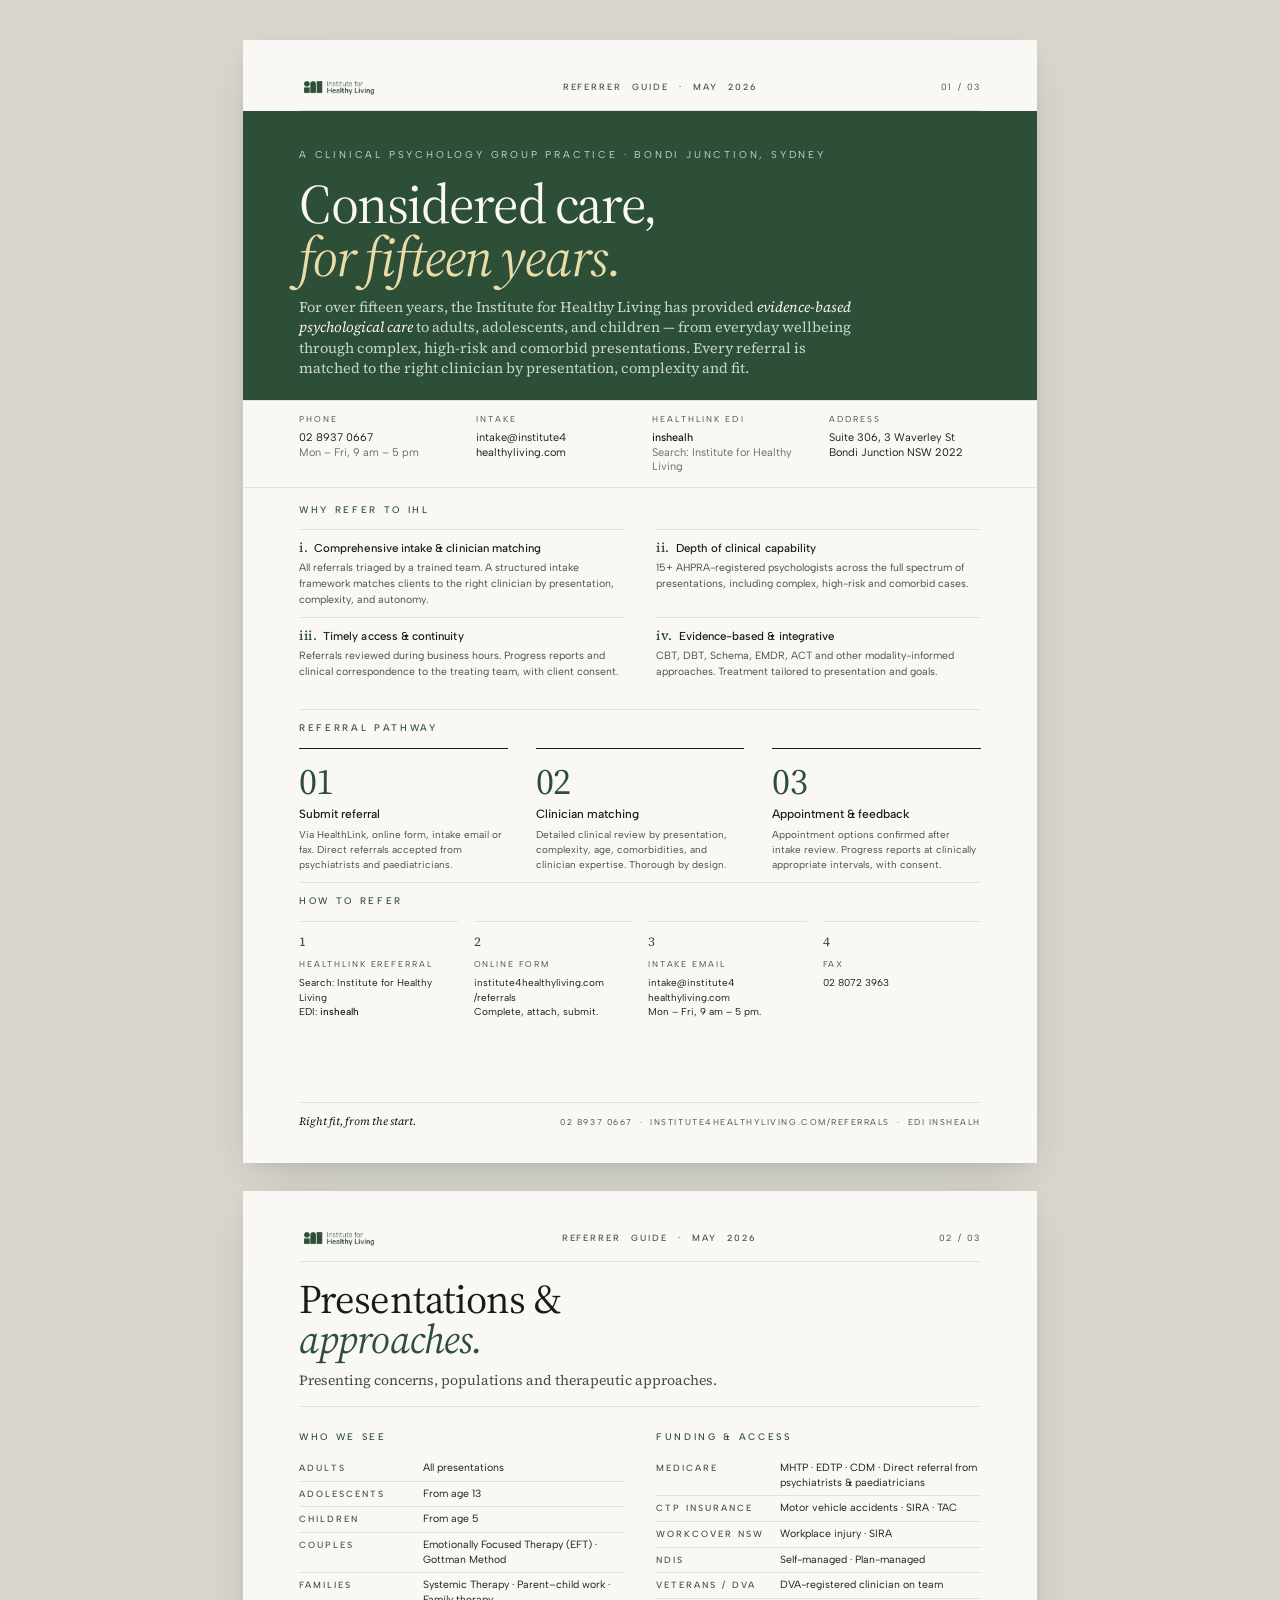
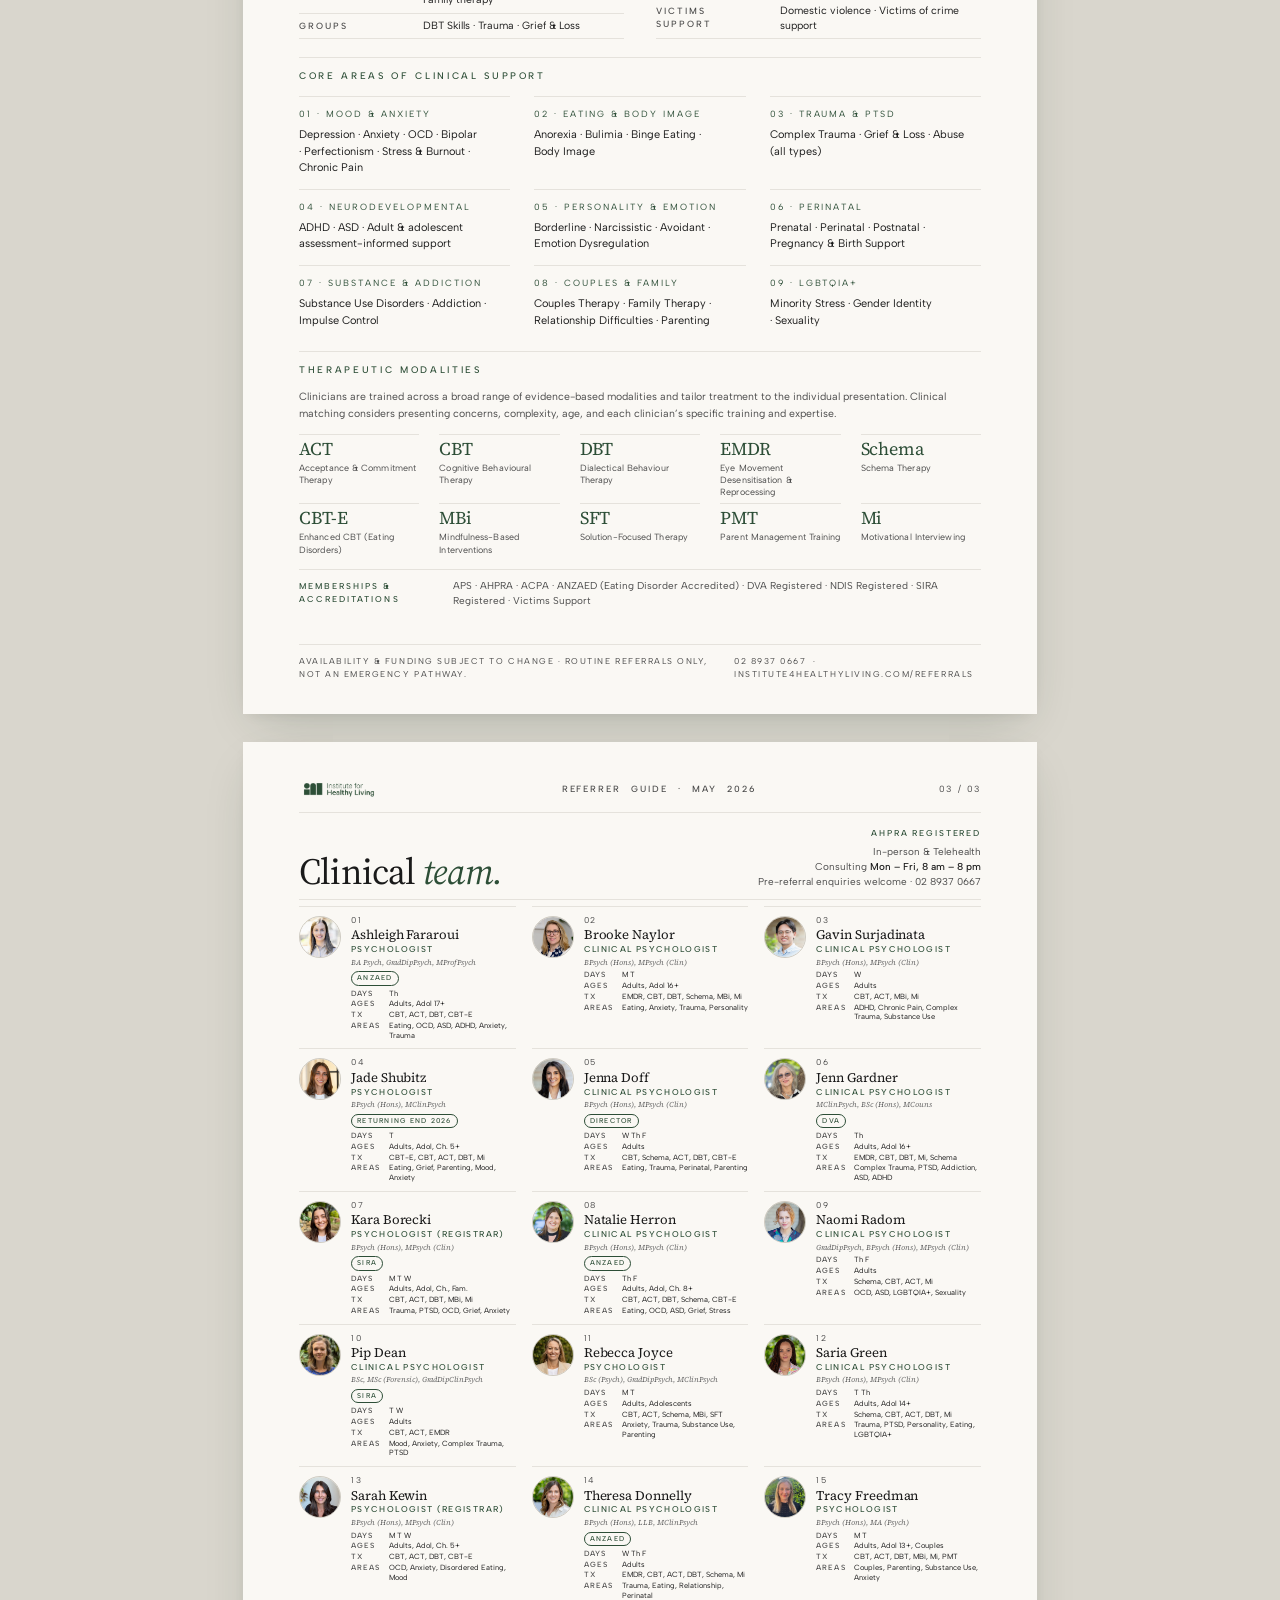
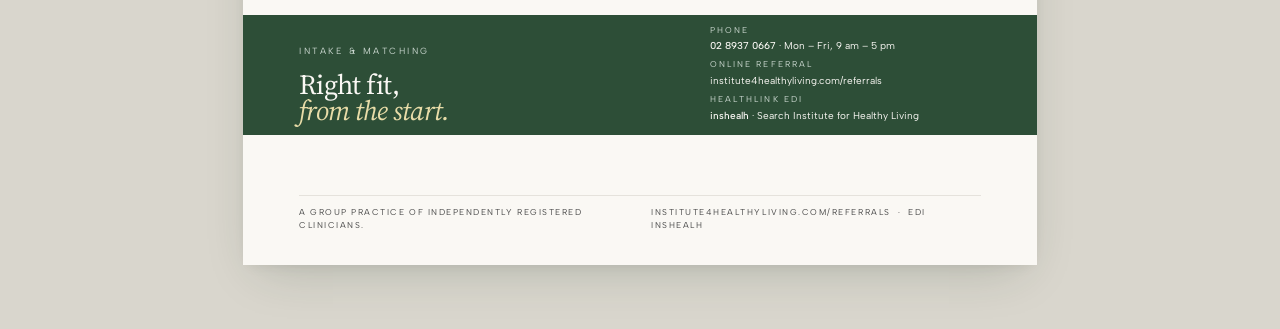
==== commit 923b0625: "Add files via upload" ====
--- a/pack.html
+++ b/pack.html
@@ -875,10 +875,10 @@
 
   <div class="head">
     <div class="mark">
-      <img class="mark-primary" src="assets/IHL_Logo_Green.png" alt="Institute for Healthy Living"/>
-      <img class="mark-logomark" src="assets/IHL_Logomark_Green.png" alt="IHL"/>
+      <img class="mark-primary" src="IHL_Logo_Green.png" alt="Institute for Healthy Living"/>
+      <img class="mark-logomark" src="IHL_Logomark_Green.png" alt="IHL"/>
       <span class="mark-wordmark">Institute <em>for</em> Healthy Living</span>
-      <span class="mark-pair"><img src="assets/IHL_Logomark_Green.png" alt=""/><span class="wm">Institute <em>for</em> Healthy Living</span></span>
+      <span class="mark-pair"><img src="IHL_Logomark_Green.png" alt=""/><span class="wm">Institute <em>for</em> Healthy Living</span></span>
     </div>
     <div class="eyebar">Referrer&nbsp; Guide &nbsp;·&nbsp; May &nbsp;2026</div>
     <div class="pageno">01 / 03</div>
@@ -993,10 +993,10 @@
 
   <div class="head">
     <div class="mark">
-      <img class="mark-primary" src="assets/IHL_Logo_Green.png" alt="Institute for Healthy Living"/>
-      <img class="mark-logomark" src="assets/IHL_Logomark_Green.png" alt="IHL"/>
+      <img class="mark-primary" src="IHL_Logo_Green.png" alt="Institute for Healthy Living"/>
+      <img class="mark-logomark" src="IHL_Logomark_Green.png" alt="IHL"/>
       <span class="mark-wordmark">Institute <em>for</em> Healthy Living</span>
-      <span class="mark-pair"><img src="assets/IHL_Logomark_Green.png" alt=""/><span class="wm">Institute <em>for</em> Healthy Living</span></span>
+      <span class="mark-pair"><img src="IHL_Logomark_Green.png" alt=""/><span class="wm">Institute <em>for</em> Healthy Living</span></span>
     </div>
     <div class="eyebar">Referrer&nbsp; Guide &nbsp;·&nbsp; May &nbsp;2026</div>
     <div class="pageno">02 / 03</div>
@@ -1110,10 +1110,10 @@
 
   <div class="head">
     <div class="mark">
-      <img class="mark-primary" src="assets/IHL_Logo_Green.png" alt="Institute for Healthy Living"/>
-      <img class="mark-logomark" src="assets/IHL_Logomark_Green.png" alt="IHL"/>
+      <img class="mark-primary" src="IHL_Logo_Green.png" alt="Institute for Healthy Living"/>
+      <img class="mark-logomark" src="IHL_Logomark_Green.png" alt="IHL"/>
       <span class="mark-wordmark">Institute <em>for</em> Healthy Living</span>
-      <span class="mark-pair"><img src="assets/IHL_Logomark_Green.png" alt=""/><span class="wm">Institute <em>for</em> Healthy Living</span></span>
+      <span class="mark-pair"><img src="IHL_Logomark_Green.png" alt=""/><span class="wm">Institute <em>for</em> Healthy Living</span></span>
     </div>
     <div class="eyebar">Referrer&nbsp; Guide &nbsp;·&nbsp; May &nbsp;2026</div>
     <div class="pageno">03 / 03</div>
@@ -1130,7 +1130,7 @@
   <div class="clin-grid">
 
     <article class="clin">
-      <img class="portrait" src="assets/clinicians/ashleigh-fararoui.png" alt=""/>
+      <img class="portrait" src="ashleigh-fararoui.png" alt=""/>
       <div class="clin__body">
         <div class="topline"><span class="idx">01</span></div>
       <p class="name">Ashleigh Fararoui</p>
@@ -1147,7 +1147,7 @@
     </article>
 
     <article class="clin">
-      <img class="portrait" src="assets/clinicians/brooke-naylor.png" alt=""/>
+      <img class="portrait" src="brooke-naylor.png" alt=""/>
       <div class="clin__body">
         <div class="topline"><span class="idx">02</span></div>
       <p class="name">Brooke Naylor</p>
@@ -1163,7 +1163,7 @@
     </article>
 
     <article class="clin">
-      <img class="portrait" src="assets/clinicians/gavin-surjadinata.png" alt=""/>
+      <img class="portrait" src="gavin-surjadinata.png" alt=""/>
       <div class="clin__body">
         <div class="topline"><span class="idx">03</span></div>
       <p class="name">Gavin Surjadinata</p>
@@ -1179,7 +1179,7 @@
     </article>
 
     <article class="clin">
-      <img class="portrait" src="assets/clinicians/jade-shubitz.png" alt=""/>
+      <img class="portrait" src="jade-shubitz.png" alt=""/>
       <div class="clin__body">
         <div class="topline"><span class="idx">04</span></div>
       <p class="name">Jade Shubitz</p>
@@ -1196,7 +1196,7 @@
     </article>
 
     <article class="clin">
-      <img class="portrait" src="assets/clinicians/jenna-doff.png" alt=""/>
+      <img class="portrait" src="jenna-doff.png" alt=""/>
       <div class="clin__body">
         <div class="topline"><span class="idx">05</span></div>
       <p class="name">Jenna Doff</p>
@@ -1213,7 +1213,7 @@
     </article>
 
     <article class="clin">
-      <img class="portrait" src="assets/clinicians/jenn-gardner.png" alt=""/>
+      <img class="portrait" src="jenn-gardner.png" alt=""/>
       <div class="clin__body">
         <div class="topline"><span class="idx">06</span></div>
       <p class="name">Jenn Gardner</p>
@@ -1230,7 +1230,7 @@
     </article>
 
     <article class="clin">
-      <img class="portrait" src="assets/clinicians/kara-borecki.png" alt=""/>
+      <img class="portrait" src="kara-borecki.png" alt=""/>
       <div class="clin__body">
         <div class="topline"><span class="idx">07</span></div>
       <p class="name">Kara Borecki</p>
@@ -1247,7 +1247,7 @@
     </article>
 
     <article class="clin">
-      <img class="portrait" src="assets/clinicians/natalie-herron.png" alt=""/>
+      <img class="portrait" src="natalie-herron.png" alt=""/>
       <div class="clin__body">
         <div class="topline"><span class="idx">08</span></div>
       <p class="name">Natalie Herron</p>
@@ -1264,7 +1264,7 @@
     </article>
 
     <article class="clin">
-      <img class="portrait" src="assets/clinicians/naomi-radom.png" alt=""/>
+      <img class="portrait" src="naomi-radom.png" alt=""/>
       <div class="clin__body">
         <div class="topline"><span class="idx">09</span></div>
       <p class="name">Naomi Radom</p>
@@ -1280,7 +1280,7 @@
     </article>
 
     <article class="clin">
-      <img class="portrait" src="assets/clinicians/pip-dean.png" alt=""/>
+      <img class="portrait" src="pip-dean.png" alt=""/>
       <div class="clin__body">
         <div class="topline"><span class="idx">10</span></div>
       <p class="name">Pip Dean</p>
@@ -1297,7 +1297,7 @@
     </article>
 
     <article class="clin">
-      <img class="portrait" src="assets/clinicians/rebecca-joyce.png" alt=""/>
+      <img class="portrait" src="rebecca-joyce.png" alt=""/>
       <div class="clin__body">
         <div class="topline"><span class="idx">11</span></div>
       <p class="name">Rebecca Joyce</p>
@@ -1313,7 +1313,7 @@
     </article>
 
     <article class="clin">
-      <img class="portrait" src="assets/clinicians/saria-green.png" alt=""/>
+      <img class="portrait" src="saria-green.png" alt=""/>
       <div class="clin__body">
         <div class="topline"><span class="idx">12</span></div>
       <p class="name">Saria Green</p>
@@ -1329,7 +1329,7 @@
     </article>
 
     <article class="clin">
-      <img class="portrait" src="assets/clinicians/sarah-kewin.png" alt=""/>
+      <img class="portrait" src="sarah-kewin.png" alt=""/>
       <div class="clin__body">
         <div class="topline"><span class="idx">13</span></div>
       <p class="name">Sarah Kewin</p>
@@ -1345,7 +1345,7 @@
     </article>
 
     <article class="clin">
-      <img class="portrait" src="assets/clinicians/theresa-donnelly.png" alt=""/>
+      <img class="portrait" src="theresa-donnelly.png" alt=""/>
       <div class="clin__body">
         <div class="topline"><span class="idx">14</span></div>
       <p class="name">Theresa Donnelly</p>
@@ -1362,7 +1362,7 @@
     </article>
 
     <article class="clin">
-      <img class="portrait" src="assets/clinicians/tracy-freedman.png" alt=""/>
+      <img class="portrait" src="tracy-freedman.png" alt=""/>
       <div class="clin__body">
         <div class="topline"><span class="idx">15</span></div>
       <p class="name">Tracy Freedman</p>
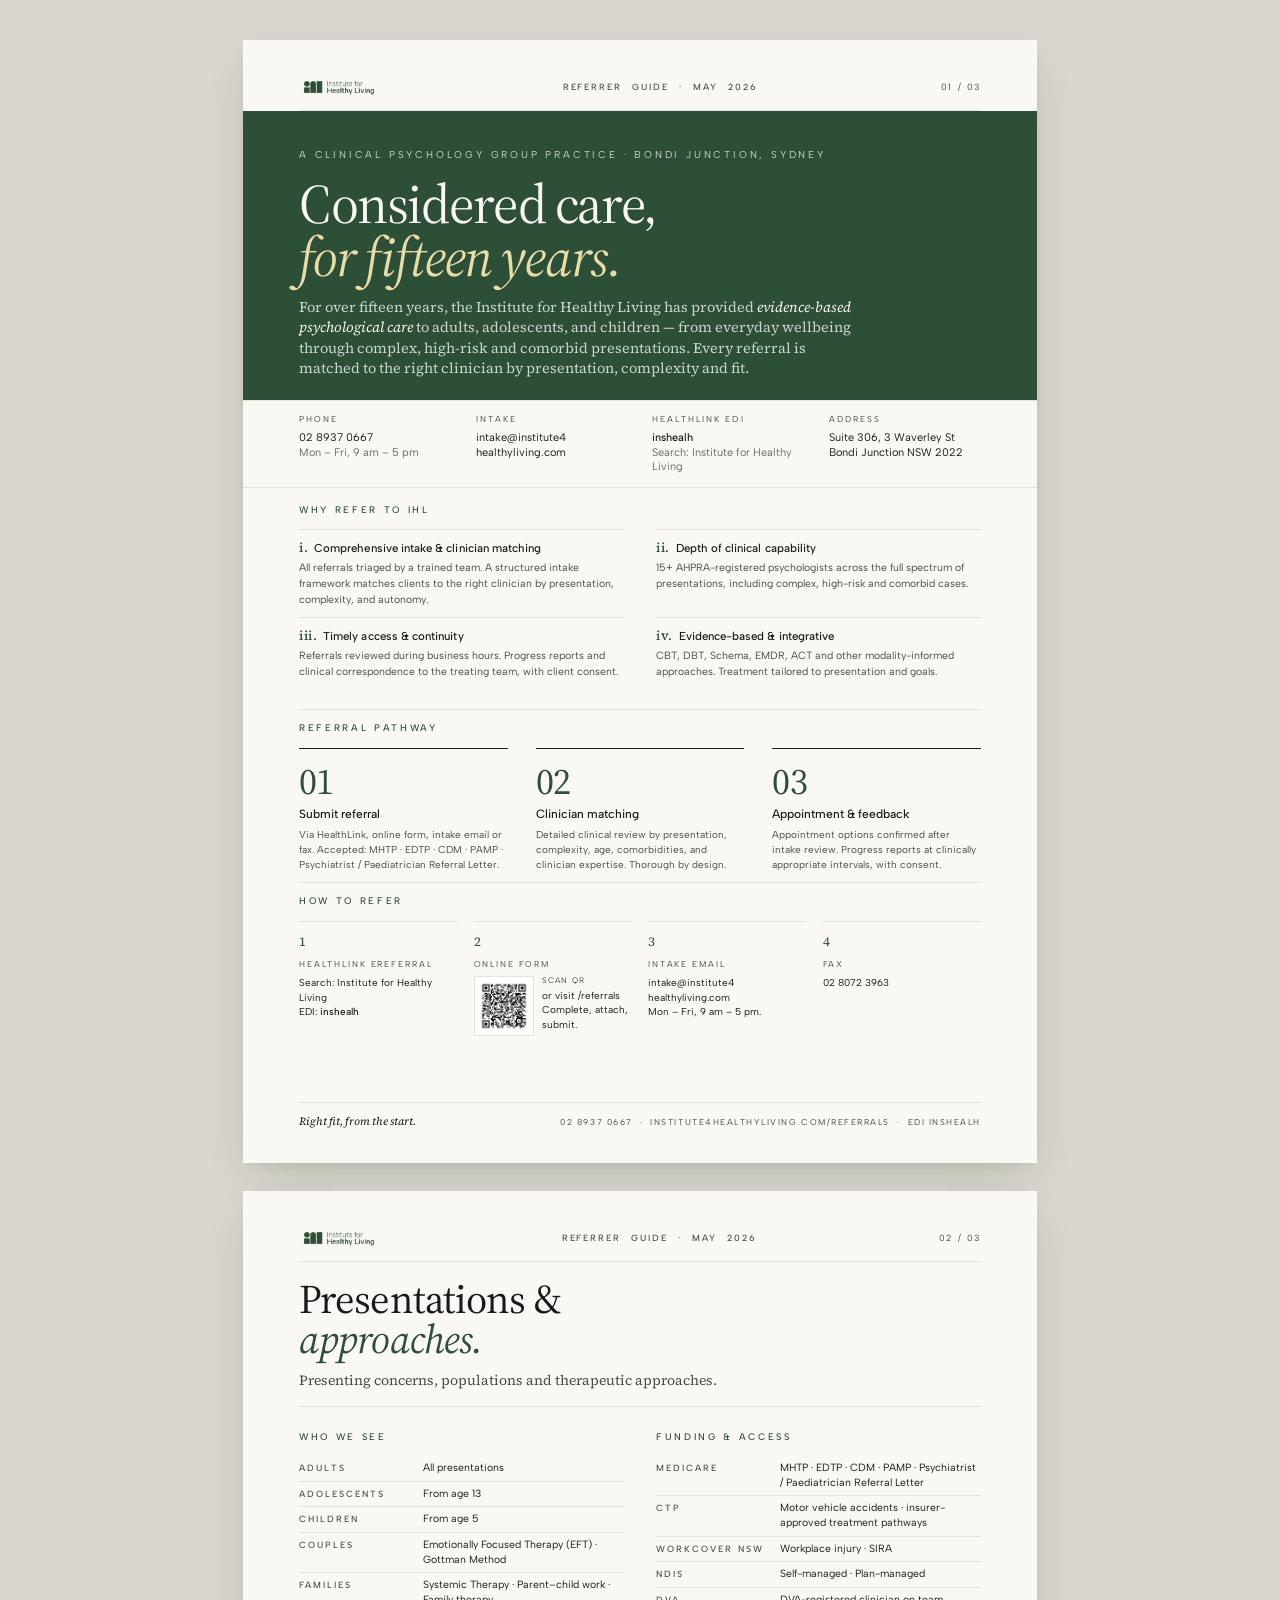
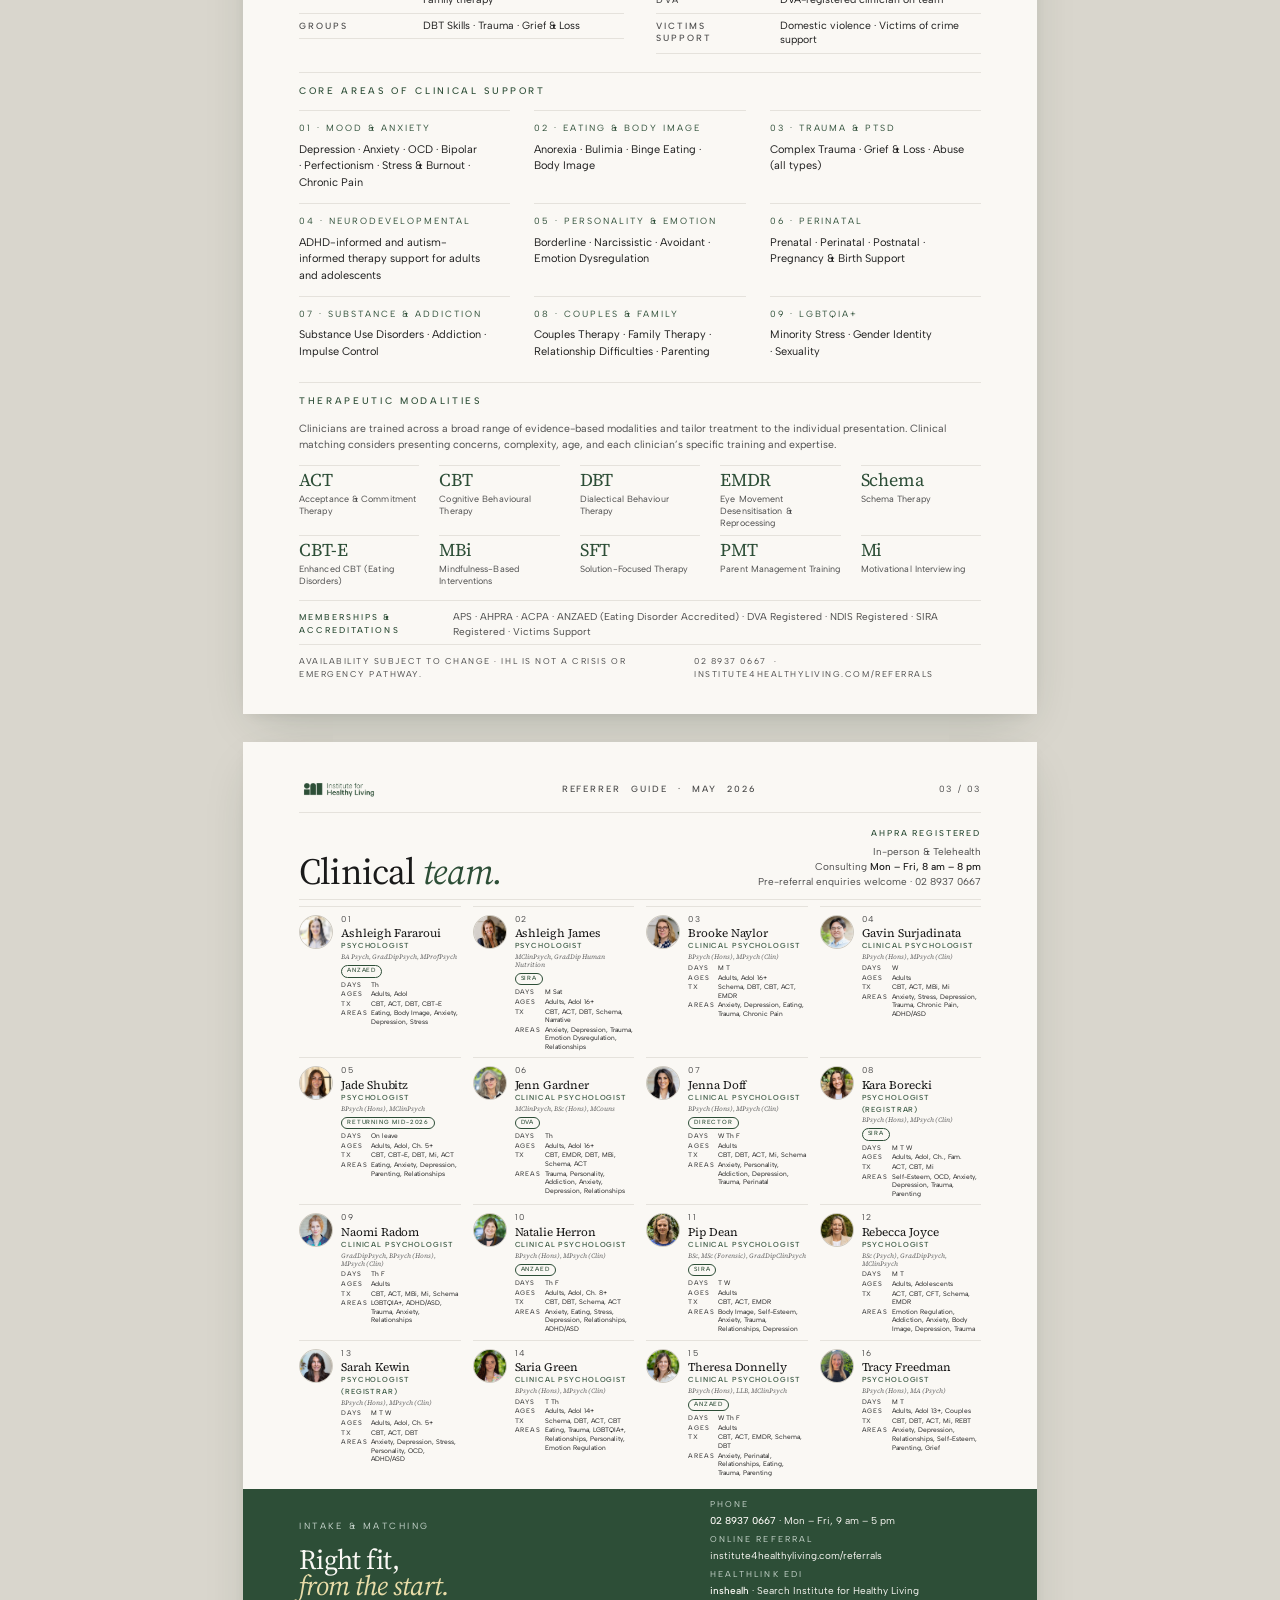
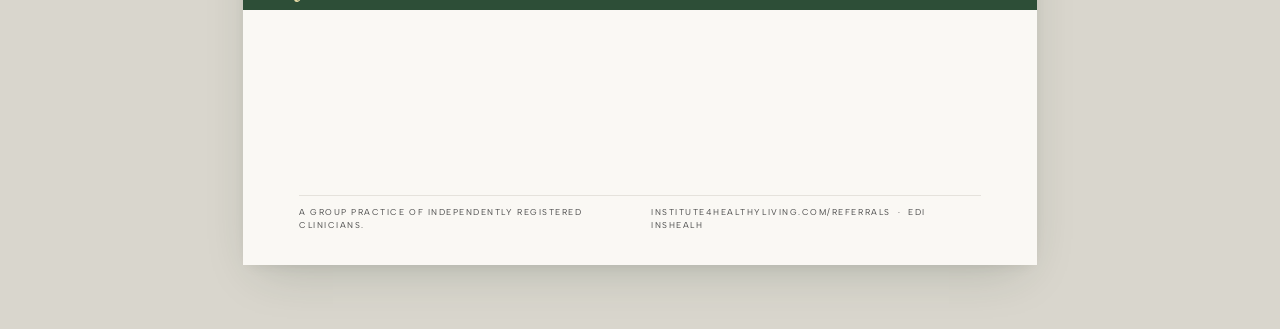
==== commit 5b0fc2e7: "Prepare public referral gateway package" ====
--- a/pack.html
+++ b/pack.html
@@ -334,6 +334,34 @@
     color: var(--ihl-ink);
   }
   .how .card .v a { color: inherit; text-decoration: none; }
+  .how .card .qr-block {
+    display: grid;
+    grid-template-columns: 60px 1fr;
+    gap: 8px;
+    align-items: start;
+  }
+  .how .card .qr {
+    width: 60px;
+    height: 60px;
+    display: block;
+    background: #fff;
+    border: 1px solid var(--ihl-rule);
+    padding: 3px;
+    box-sizing: border-box;
+  }
+  .how .card .qr-copy {
+    display: block;
+    min-width: 0;
+  }
+  .how .card .qr-copy .mini {
+    display: block;
+    font-size: 8px;
+    line-height: 1.2;
+    letter-spacing: 0.16em;
+    text-transform: uppercase;
+    color: var(--ihl-ink-soft);
+    margin-bottom: 3px;
+  }
 
   /* =========================================================
      PAGE FOOT
@@ -529,22 +557,22 @@
 
   .clin-grid {
     display: grid;
-    grid-template-columns: repeat(3, 1fr);
-    column-gap: 16px;
+    grid-template-columns: repeat(4, 1fr);
+    column-gap: 12px;
     row-gap: 0;
     margin-top: 6px;
   }
   .clin {
     display: grid;
-    grid-template-columns: 42px 1fr;
-    column-gap: 10px;
+    grid-template-columns: 34px 1fr;
+    column-gap: 8px;
     align-items: start;
-    padding: 7px 0 8px;
+    padding: 6px 0 6px;
     border-top: 1px solid var(--ihl-rule);
   }
   .clin .portrait {
-    width: 42px;
-    height: 42px;
+    width: 34px;
+    height: 34px;
     display: block;
     border-radius: 999px;
     overflow: hidden;
@@ -578,7 +606,7 @@
   .clin .name {
     font-family: var(--serif);
     font-weight: 400;
-    font-size: 13px;
+    font-size: 11.5px;
     line-height: 1.05;
     letter-spacing: -0.005em;
     margin: 0;
@@ -592,25 +620,25 @@
   }
   body[data-photos="on"] .clin .name .ph { display: none; }
   .clin .role {
-    font-size: 8.5px;
-    letter-spacing: 0.16em;
+    font-size: 7.3px;
+    letter-spacing: 0.12em;
     text-transform: uppercase;
     color: var(--ihl-forest);
     margin-top: 1px;
     font-weight: 500;
   }
   .clin .quals {
-    font-size: 7.5px;
+    font-size: 6.6px;
     color: var(--ihl-ink-mute);
-    line-height: 1.3;
+    line-height: 1.2;
     margin-top: 1px;
     font-style: italic;
     font-family: var(--serif);
   }
   .clin .tag {
     display: inline-block;
-    font-size: 7px;
-    letter-spacing: 0.18em;
+    font-size: 6px;
+    letter-spacing: 0.14em;
     text-transform: uppercase;
     color: var(--ihl-forest);
     border: 1px solid var(--ihl-forest);
@@ -623,9 +651,9 @@
   .clin dl {
     margin: 3px 0 0;
     display: grid;
-    grid-template-columns: 32px 1fr;
-    gap: 1px 6px;
-    font-size: 7.5px;
+    grid-template-columns: 26px 1fr;
+    gap: 1px 4px;
+    font-size: 6.6px;
     line-height: 1.3;
   }
   .clin dt {
@@ -938,7 +966,7 @@
       <div class="step">
         <div class="num">01</div>
         <h3>Submit referral</h3>
-        <p>Via HealthLink, online form, intake email or fax. Direct referrals accepted from psychiatrists and paediatricians.</p>
+        <p>Via HealthLink, online form, intake email or fax. Accepted: MHTP · EDTP · CDM · PAMP · Psychiatrist / Paediatrician Referral Letter.</p>
       </div>
       <div class="step">
         <div class="num">02</div>
@@ -964,7 +992,10 @@
       <div class="card">
         <div class="ch">2</div>
         <div class="h">Online form</div>
-        <div class="v">institute4healthyliving.com<wbr/>/referrals<br/>Complete, attach, submit.</div>
+        <div class="v qr-block">
+          <img class="qr" src="IHL_referrals_production_qr_2026-06-02.png" alt="QR code for the IHL referrals page"/>
+          <span class="qr-copy"><span class="mini">Scan QR</span>or visit /referrals<br/>Complete, attach, submit.</span>
+        </div>
       </div>
       <div class="card">
         <div class="ch">3</div>
@@ -1022,11 +1053,11 @@
     <div>
       <div class="sec-eyebrow">Funding &amp; access</div>
       <dl class="spec-table">
-        <div class="row"><dt>Medicare</dt><dd>MHTP · EDTP · CDM · Direct referral from psychiatrists &amp; paediatricians</dd></div>
-        <div class="row"><dt>CTP Insurance</dt><dd>Motor vehicle accidents · SIRA · TAC</dd></div>
+        <div class="row"><dt>Medicare</dt><dd>MHTP · EDTP · CDM · PAMP · Psychiatrist / Paediatrician Referral Letter</dd></div>
+        <div class="row"><dt>CTP</dt><dd>Motor vehicle accidents · insurer-approved treatment pathways</dd></div>
         <div class="row"><dt>WorkCover NSW</dt><dd>Workplace injury · SIRA</dd></div>
         <div class="row"><dt>NDIS</dt><dd>Self-managed · Plan-managed</dd></div>
-        <div class="row"><dt>Veterans / DVA</dt><dd>DVA-registered clinician on team</dd></div>
+        <div class="row"><dt>DVA</dt><dd>DVA-registered clinician on team</dd></div>
         <div class="row"><dt>Victims Support</dt><dd>Domestic violence · Victims of crime support</dd></div>
       </dl>
     </div>
@@ -1049,7 +1080,7 @@
       </div>
       <div class="area">
         <div class="n">04 · Neurodevelopmental</div>
-        <p>ADHD · ASD · Adult &amp; adolescent assessment-informed support</p>
+        <p>ADHD-informed and autism-informed therapy support for adults and adolescents</p>
       </div>
       <div class="area">
         <div class="n">05 · Personality &amp; Emotion</div>
@@ -1097,7 +1128,7 @@
   </div>
 
   <div class="pagefoot">
-    <div class="lhs">Availability &amp; funding subject to change · Routine referrals only, not an emergency pathway.</div>
+    <div class="lhs">Availability subject to change · IHL is not a crisis or emergency pathway.</div>
     <div>02 8937 0667 &nbsp;·&nbsp; institute4healthyliving.com/referrals</div>
   </div>
 </section>
@@ -1139,9 +1170,26 @@
       <span class="tag">ANZAED</span>
       <dl>
         <dt>Days</dt><dd>Th</dd>
-        <dt>Ages</dt><dd>Adults, Adol 17+</dd>
+        <dt>Ages</dt><dd>Adults, Adol</dd>
         <dt>Tx</dt><dd>CBT, ACT, DBT, CBT-E</dd>
-        <dt>Areas</dt><dd>Eating, OCD, ASD, ADHD, Anxiety, Trauma</dd>
+        <dt>Areas</dt><dd>Eating, Body Image, Anxiety, Depression, Stress</dd>
+      </dl>
+          </div>
+    </article>
+
+    <article class="clin">
+      <img class="portrait" src="ashleigh-james.png" alt=""/>
+      <div class="clin__body">
+        <div class="topline"><span class="idx">02</span></div>
+      <p class="name">Ashleigh James</p>
+      <div class="role">Psychologist</div>
+      <div class="quals">MClinPsych, GradDip Human Nutrition</div>
+      <span class="tag">SIRA</span>
+      <dl>
+        <dt>Days</dt><dd>M Sat</dd>
+        <dt>Ages</dt><dd>Adults, Adol 16+</dd>
+        <dt>Tx</dt><dd>CBT, ACT, DBT, Schema, Narrative</dd>
+        <dt>Areas</dt><dd>Anxiety, Depression, Trauma, Emotion Dysregulation, Relationships</dd>
       </dl>
           </div>
     </article>
@@ -1149,15 +1197,15 @@
     <article class="clin">
       <img class="portrait" src="brooke-naylor.png" alt=""/>
       <div class="clin__body">
-        <div class="topline"><span class="idx">02</span></div>
+        <div class="topline"><span class="idx">03</span></div>
       <p class="name">Brooke Naylor</p>
       <div class="role">Clinical Psychologist</div>
       <div class="quals">BPsych (Hons), MPsych (Clin)</div>
       <dl>
         <dt>Days</dt><dd>M T</dd>
         <dt>Ages</dt><dd>Adults, Adol 16+</dd>
-        <dt>Tx</dt><dd>EMDR, CBT, DBT, Schema, MBi, Mi</dd>
-        <dt>Areas</dt><dd>Eating, Anxiety, Trauma, Personality</dd>
+        <dt>Tx</dt><dd>Schema, DBT, CBT, ACT, EMDR</dd>
+        <dt>Areas</dt><dd>Anxiety, Depression, Eating, Trauma, Chronic Pain</dd>
       </dl>
           </div>
     </article>
@@ -1165,7 +1213,7 @@
     <article class="clin">
       <img class="portrait" src="gavin-surjadinata.png" alt=""/>
       <div class="clin__body">
-        <div class="topline"><span class="idx">03</span></div>
+        <div class="topline"><span class="idx">04</span></div>
       <p class="name">Gavin Surjadinata</p>
       <div class="role">Clinical Psychologist</div>
       <div class="quals">BPsych (Hons), MPsych (Clin)</div>
@@ -1173,7 +1221,7 @@
         <dt>Days</dt><dd>W</dd>
         <dt>Ages</dt><dd>Adults</dd>
         <dt>Tx</dt><dd>CBT, ACT, MBi, Mi</dd>
-        <dt>Areas</dt><dd>ADHD, Chronic Pain, Complex Trauma, Substance Use</dd>
+        <dt>Areas</dt><dd>Anxiety, Stress, Depression, Trauma, Chronic Pain, ADHD/ASD</dd>
       </dl>
           </div>
     </article>
@@ -1181,33 +1229,16 @@
     <article class="clin">
       <img class="portrait" src="jade-shubitz.png" alt=""/>
       <div class="clin__body">
-        <div class="topline"><span class="idx">04</span></div>
+        <div class="topline"><span class="idx">05</span></div>
       <p class="name">Jade Shubitz</p>
       <div class="role">Psychologist</div>
       <div class="quals">BPsych (Hons), MClinPsych</div>
-      <span class="tag">Returning end 2026</span>
+      <span class="tag">Returning mid-2026</span>
       <dl>
-        <dt>Days</dt><dd>T</dd>
+        <dt>Days</dt><dd>On leave</dd>
         <dt>Ages</dt><dd>Adults, Adol, Ch. 5+</dd>
-        <dt>Tx</dt><dd>CBT-E, CBT, ACT, DBT, Mi</dd>
-        <dt>Areas</dt><dd>Eating, Grief, Parenting, Mood, Anxiety</dd>
-      </dl>
-          </div>
-    </article>
-
-    <article class="clin">
-      <img class="portrait" src="jenna-doff.png" alt=""/>
-      <div class="clin__body">
-        <div class="topline"><span class="idx">05</span></div>
-      <p class="name">Jenna Doff</p>
-      <div class="role">Clinical Psychologist</div>
-      <div class="quals">BPsych (Hons), MPsych (Clin)</div>
-      <span class="tag">Director</span>
-      <dl>
-        <dt>Days</dt><dd>W Th F</dd>
-        <dt>Ages</dt><dd>Adults</dd>
-        <dt>Tx</dt><dd>CBT, Schema, ACT, DBT, CBT-E</dd>
-        <dt>Areas</dt><dd>Eating, Trauma, Perinatal, Parenting</dd>
+        <dt>Tx</dt><dd>CBT, CBT-E, DBT, Mi, ACT</dd>
+        <dt>Areas</dt><dd>Eating, Anxiety, Depression, Parenting, Relationships</dd>
       </dl>
           </div>
     </article>
@@ -1223,8 +1254,25 @@
       <dl>
         <dt>Days</dt><dd>Th</dd>
         <dt>Ages</dt><dd>Adults, Adol 16+</dd>
-        <dt>Tx</dt><dd>EMDR, CBT, DBT, Mi, Schema</dd>
-        <dt>Areas</dt><dd>Complex Trauma, PTSD, Addiction, ASD, ADHD</dd>
+        <dt>Tx</dt><dd>CBT, EMDR, DBT, MBi, Schema, ACT</dd>
+        <dt>Areas</dt><dd>Trauma, Personality, Addiction, Anxiety, Depression, Relationships</dd>
+      </dl>
+          </div>
+    </article>
+
+    <article class="clin">
+      <img class="portrait" src="jenna-doff.png" alt=""/>
+      <div class="clin__body">
+        <div class="topline"><span class="idx">07</span></div>
+      <p class="name">Jenna Doff</p>
+      <div class="role">Clinical Psychologist</div>
+      <div class="quals">BPsych (Hons), MPsych (Clin)</div>
+      <span class="tag">Director</span>
+      <dl>
+        <dt>Days</dt><dd>W Th F</dd>
+        <dt>Ages</dt><dd>Adults</dd>
+        <dt>Tx</dt><dd>CBT, DBT, ACT, Mi, Schema</dd>
+        <dt>Areas</dt><dd>Anxiety, Personality, Addiction, Depression, Trauma, Perinatal</dd>
       </dl>
           </div>
     </article>
@@ -1232,7 +1280,7 @@
     <article class="clin">
       <img class="portrait" src="kara-borecki.png" alt=""/>
       <div class="clin__body">
-        <div class="topline"><span class="idx">07</span></div>
+        <div class="topline"><span class="idx">08</span></div>
       <p class="name">Kara Borecki</p>
       <div class="role">Psychologist (Registrar)</div>
       <div class="quals">BPsych (Hons), MPsych (Clin)</div>
@@ -1240,25 +1288,8 @@
       <dl>
         <dt>Days</dt><dd>M T W</dd>
         <dt>Ages</dt><dd>Adults, Adol, Ch., Fam.</dd>
-        <dt>Tx</dt><dd>CBT, ACT, DBT, MBi, Mi</dd>
-        <dt>Areas</dt><dd>Trauma, PTSD, OCD, Grief, Anxiety</dd>
-      </dl>
-          </div>
-    </article>
-
-    <article class="clin">
-      <img class="portrait" src="natalie-herron.png" alt=""/>
-      <div class="clin__body">
-        <div class="topline"><span class="idx">08</span></div>
-      <p class="name">Natalie Herron</p>
-      <div class="role">Clinical Psychologist</div>
-      <div class="quals">BPsych (Hons), MPsych (Clin)</div>
-      <span class="tag">ANZAED</span>
-      <dl>
-        <dt>Days</dt><dd>Th F</dd>
-        <dt>Ages</dt><dd>Adults, Adol, Ch. 8+</dd>
-        <dt>Tx</dt><dd>CBT, ACT, DBT, Schema, CBT-E</dd>
-        <dt>Areas</dt><dd>Eating, OCD, ASD, Grief, Stress</dd>
+        <dt>Tx</dt><dd>ACT, CBT, Mi</dd>
+        <dt>Areas</dt><dd>Self-Esteem, OCD, Anxiety, Depression, Trauma, Parenting</dd>
       </dl>
           </div>
     </article>
@@ -1273,8 +1304,25 @@
       <dl>
         <dt>Days</dt><dd>Th F</dd>
         <dt>Ages</dt><dd>Adults</dd>
-        <dt>Tx</dt><dd>Schema, CBT, ACT, Mi</dd>
-        <dt>Areas</dt><dd>OCD, ASD, LGBTQIA+, Sexuality</dd>
+        <dt>Tx</dt><dd>CBT, ACT, MBi, Mi, Schema</dd>
+        <dt>Areas</dt><dd>LGBTQIA+, ADHD/ASD, Trauma, Anxiety, Relationships</dd>
+      </dl>
+          </div>
+    </article>
+
+    <article class="clin">
+      <img class="portrait" src="natalie-herron.png" alt=""/>
+      <div class="clin__body">
+        <div class="topline"><span class="idx">10</span></div>
+      <p class="name">Natalie Herron</p>
+      <div class="role">Clinical Psychologist</div>
+      <div class="quals">BPsych (Hons), MPsych (Clin)</div>
+      <span class="tag">ANZAED</span>
+      <dl>
+        <dt>Days</dt><dd>Th F</dd>
+        <dt>Ages</dt><dd>Adults, Adol, Ch. 8+</dd>
+        <dt>Tx</dt><dd>CBT, DBT, Schema, ACT</dd>
+        <dt>Areas</dt><dd>Anxiety, Eating, Stress, Depression, Relationships, ADHD/ASD</dd>
       </dl>
           </div>
     </article>
@@ -1282,7 +1330,7 @@
     <article class="clin">
       <img class="portrait" src="pip-dean.png" alt=""/>
       <div class="clin__body">
-        <div class="topline"><span class="idx">10</span></div>
+        <div class="topline"><span class="idx">11</span></div>
       <p class="name">Pip Dean</p>
       <div class="role">Clinical Psychologist</div>
       <div class="quals">BSc, MSc (Forensic), GradDipClinPsych</div>
@@ -1291,7 +1339,7 @@
         <dt>Days</dt><dd>T W</dd>
         <dt>Ages</dt><dd>Adults</dd>
         <dt>Tx</dt><dd>CBT, ACT, EMDR</dd>
-        <dt>Areas</dt><dd>Mood, Anxiety, Complex Trauma, PTSD</dd>
+        <dt>Areas</dt><dd>Body Image, Self-Esteem, Anxiety, Trauma, Relationships, Depression</dd>
       </dl>
           </div>
     </article>
@@ -1299,31 +1347,15 @@
     <article class="clin">
       <img class="portrait" src="rebecca-joyce.png" alt=""/>
       <div class="clin__body">
-        <div class="topline"><span class="idx">11</span></div>
+        <div class="topline"><span class="idx">12</span></div>
       <p class="name">Rebecca Joyce</p>
       <div class="role">Psychologist</div>
       <div class="quals">BSc (Psych), GradDipPsych, MClinPsych</div>
       <dl>
         <dt>Days</dt><dd>M T</dd>
         <dt>Ages</dt><dd>Adults, Adolescents</dd>
-        <dt>Tx</dt><dd>CBT, ACT, Schema, MBi, SFT</dd>
-        <dt>Areas</dt><dd>Anxiety, Trauma, Substance Use, Parenting</dd>
-      </dl>
-          </div>
-    </article>
-
-    <article class="clin">
-      <img class="portrait" src="saria-green.png" alt=""/>
-      <div class="clin__body">
-        <div class="topline"><span class="idx">12</span></div>
-      <p class="name">Saria Green</p>
-      <div class="role">Clinical Psychologist</div>
-      <div class="quals">BPsych (Hons), MPsych (Clin)</div>
-      <dl>
-        <dt>Days</dt><dd>T Th</dd>
-        <dt>Ages</dt><dd>Adults, Adol 14+</dd>
-        <dt>Tx</dt><dd>Schema, CBT, ACT, DBT, Mi</dd>
-        <dt>Areas</dt><dd>Trauma, PTSD, Personality, Eating, LGBTQIA+</dd>
+        <dt>Tx</dt><dd>ACT, CBT, CFT, Schema, EMDR</dd>
+        <dt>Areas</dt><dd>Emotion Regulation, Addiction, Anxiety, Body Image, Depression, Trauma</dd>
       </dl>
           </div>
     </article>
@@ -1338,8 +1370,24 @@
       <dl>
         <dt>Days</dt><dd>M T W</dd>
         <dt>Ages</dt><dd>Adults, Adol, Ch. 5+</dd>
-        <dt>Tx</dt><dd>CBT, ACT, DBT, CBT-E</dd>
-        <dt>Areas</dt><dd>OCD, Anxiety, Disordered Eating, Mood</dd>
+        <dt>Tx</dt><dd>CBT, ACT, DBT</dd>
+        <dt>Areas</dt><dd>Anxiety, Depression, Stress, Personality, OCD, ADHD/ASD</dd>
+      </dl>
+          </div>
+    </article>
+
+    <article class="clin">
+      <img class="portrait" src="saria-green.png" alt=""/>
+      <div class="clin__body">
+        <div class="topline"><span class="idx">14</span></div>
+      <p class="name">Saria Green</p>
+      <div class="role">Clinical Psychologist</div>
+      <div class="quals">BPsych (Hons), MPsych (Clin)</div>
+      <dl>
+        <dt>Days</dt><dd>T Th</dd>
+        <dt>Ages</dt><dd>Adults, Adol 14+</dd>
+        <dt>Tx</dt><dd>Schema, DBT, ACT, CBT</dd>
+        <dt>Areas</dt><dd>Eating, Trauma, LGBTQIA+, Relationships, Personality, Emotion Regulation</dd>
       </dl>
           </div>
     </article>
@@ -1347,7 +1395,7 @@
     <article class="clin">
       <img class="portrait" src="theresa-donnelly.png" alt=""/>
       <div class="clin__body">
-        <div class="topline"><span class="idx">14</span></div>
+        <div class="topline"><span class="idx">15</span></div>
       <p class="name">Theresa Donnelly</p>
       <div class="role">Clinical Psychologist</div>
       <div class="quals">BPsych (Hons), LLB, MClinPsych</div>
@@ -1355,8 +1403,8 @@
       <dl>
         <dt>Days</dt><dd>W Th F</dd>
         <dt>Ages</dt><dd>Adults</dd>
-        <dt>Tx</dt><dd>EMDR, CBT, ACT, DBT, Schema, Mi</dd>
-        <dt>Areas</dt><dd>Trauma, Eating, Relationship, Perinatal</dd>
+        <dt>Tx</dt><dd>CBT, ACT, EMDR, Schema, DBT</dd>
+        <dt>Areas</dt><dd>Anxiety, Perinatal, Relationships, Eating, Trauma, Parenting</dd>
       </dl>
           </div>
     </article>
@@ -1364,15 +1412,15 @@
     <article class="clin">
       <img class="portrait" src="tracy-freedman.png" alt=""/>
       <div class="clin__body">
-        <div class="topline"><span class="idx">15</span></div>
+        <div class="topline"><span class="idx">16</span></div>
       <p class="name">Tracy Freedman</p>
       <div class="role">Psychologist</div>
       <div class="quals">BPsych (Hons), MA (Psych)</div>
       <dl>
         <dt>Days</dt><dd>M T</dd>
         <dt>Ages</dt><dd>Adults, Adol 13+, Couples</dd>
-        <dt>Tx</dt><dd>CBT, ACT, DBT, MBi, Mi, PMT</dd>
-        <dt>Areas</dt><dd>Couples, Parenting, Substance Use, Anxiety</dd>
+        <dt>Tx</dt><dd>CBT, DBT, ACT, Mi, REBT</dd>
+        <dt>Areas</dt><dd>Anxiety, Depression, Relationships, Self-Esteem, Parenting, Grief</dd>
       </dl>
           </div>
     </article>
@@ -1470,7 +1518,7 @@
   const DEFAULTS = /*EDITMODE-BEGIN*/{
     "cover": "forest",
     "scale": "0.92",
-    "grid": "3",
+    "grid": "4",
     "photos": "on",
     "header": "primary"
   }/*EDITMODE-END*/;
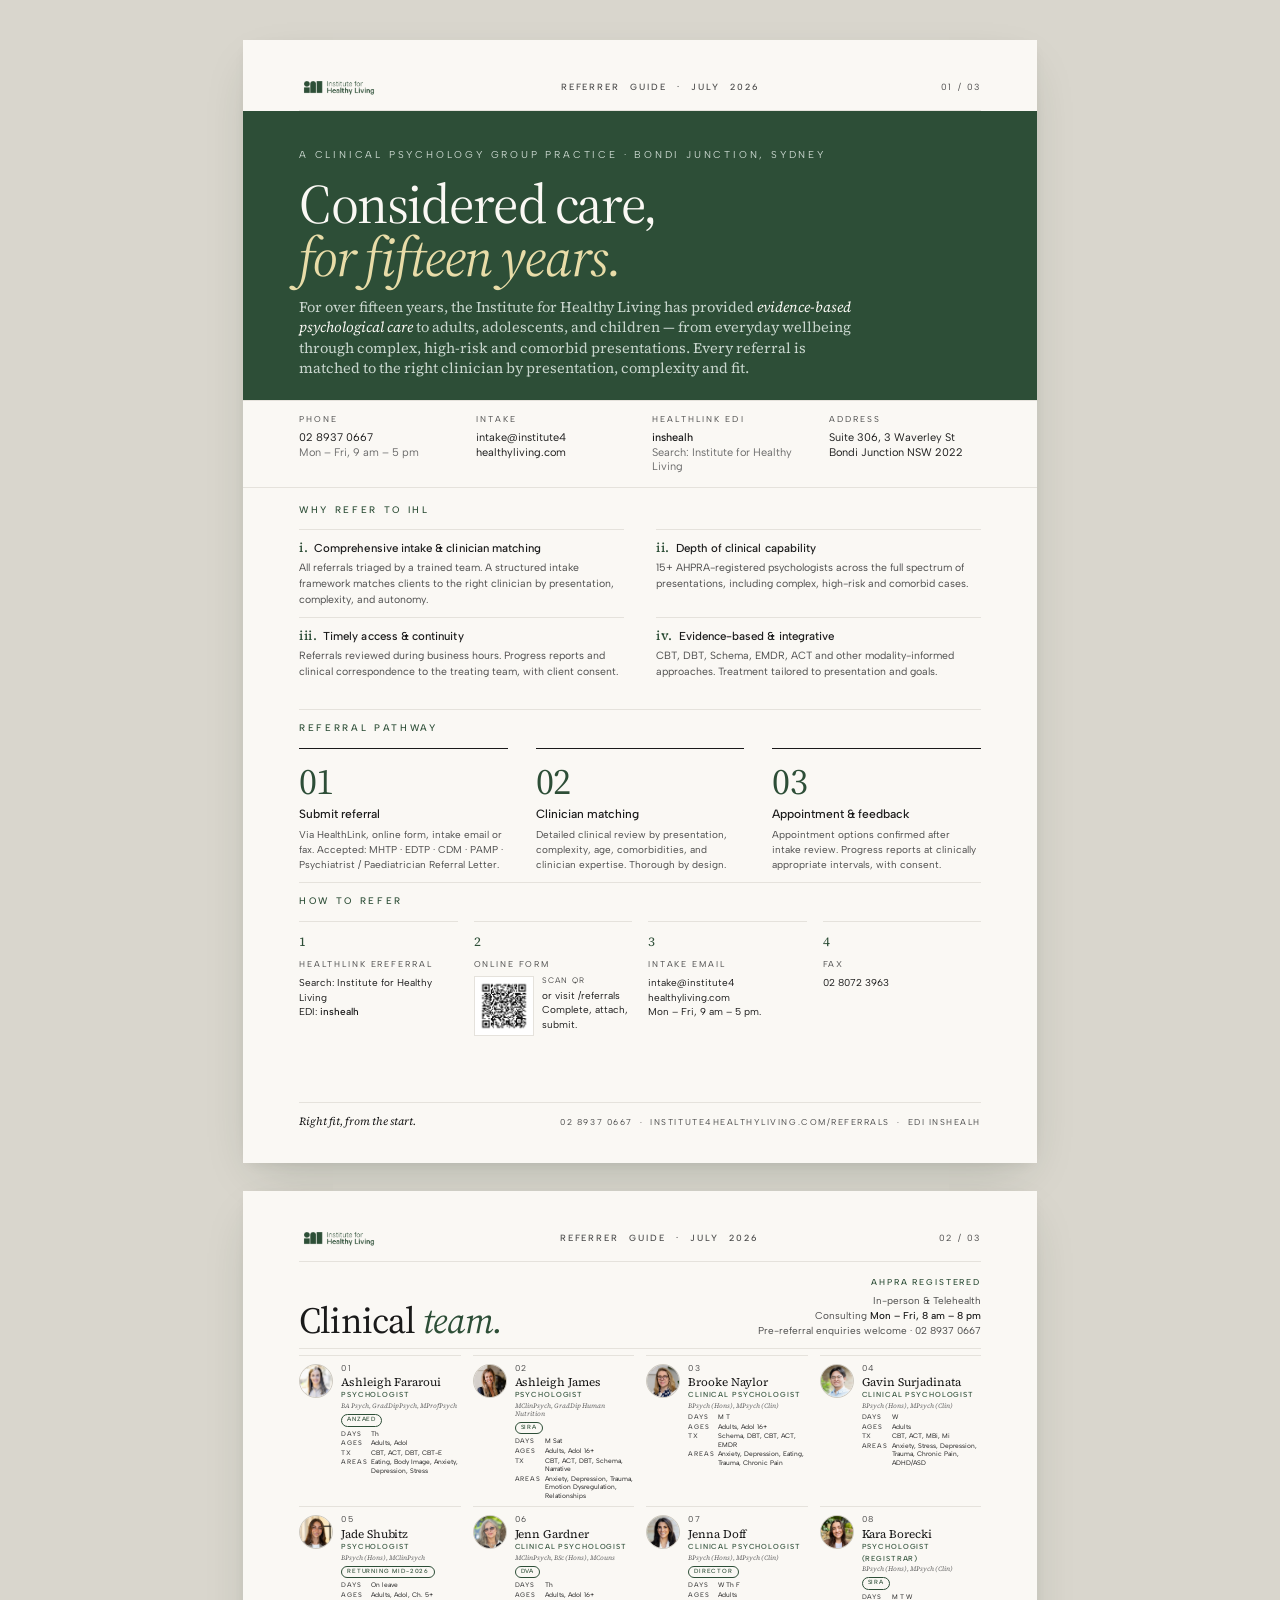
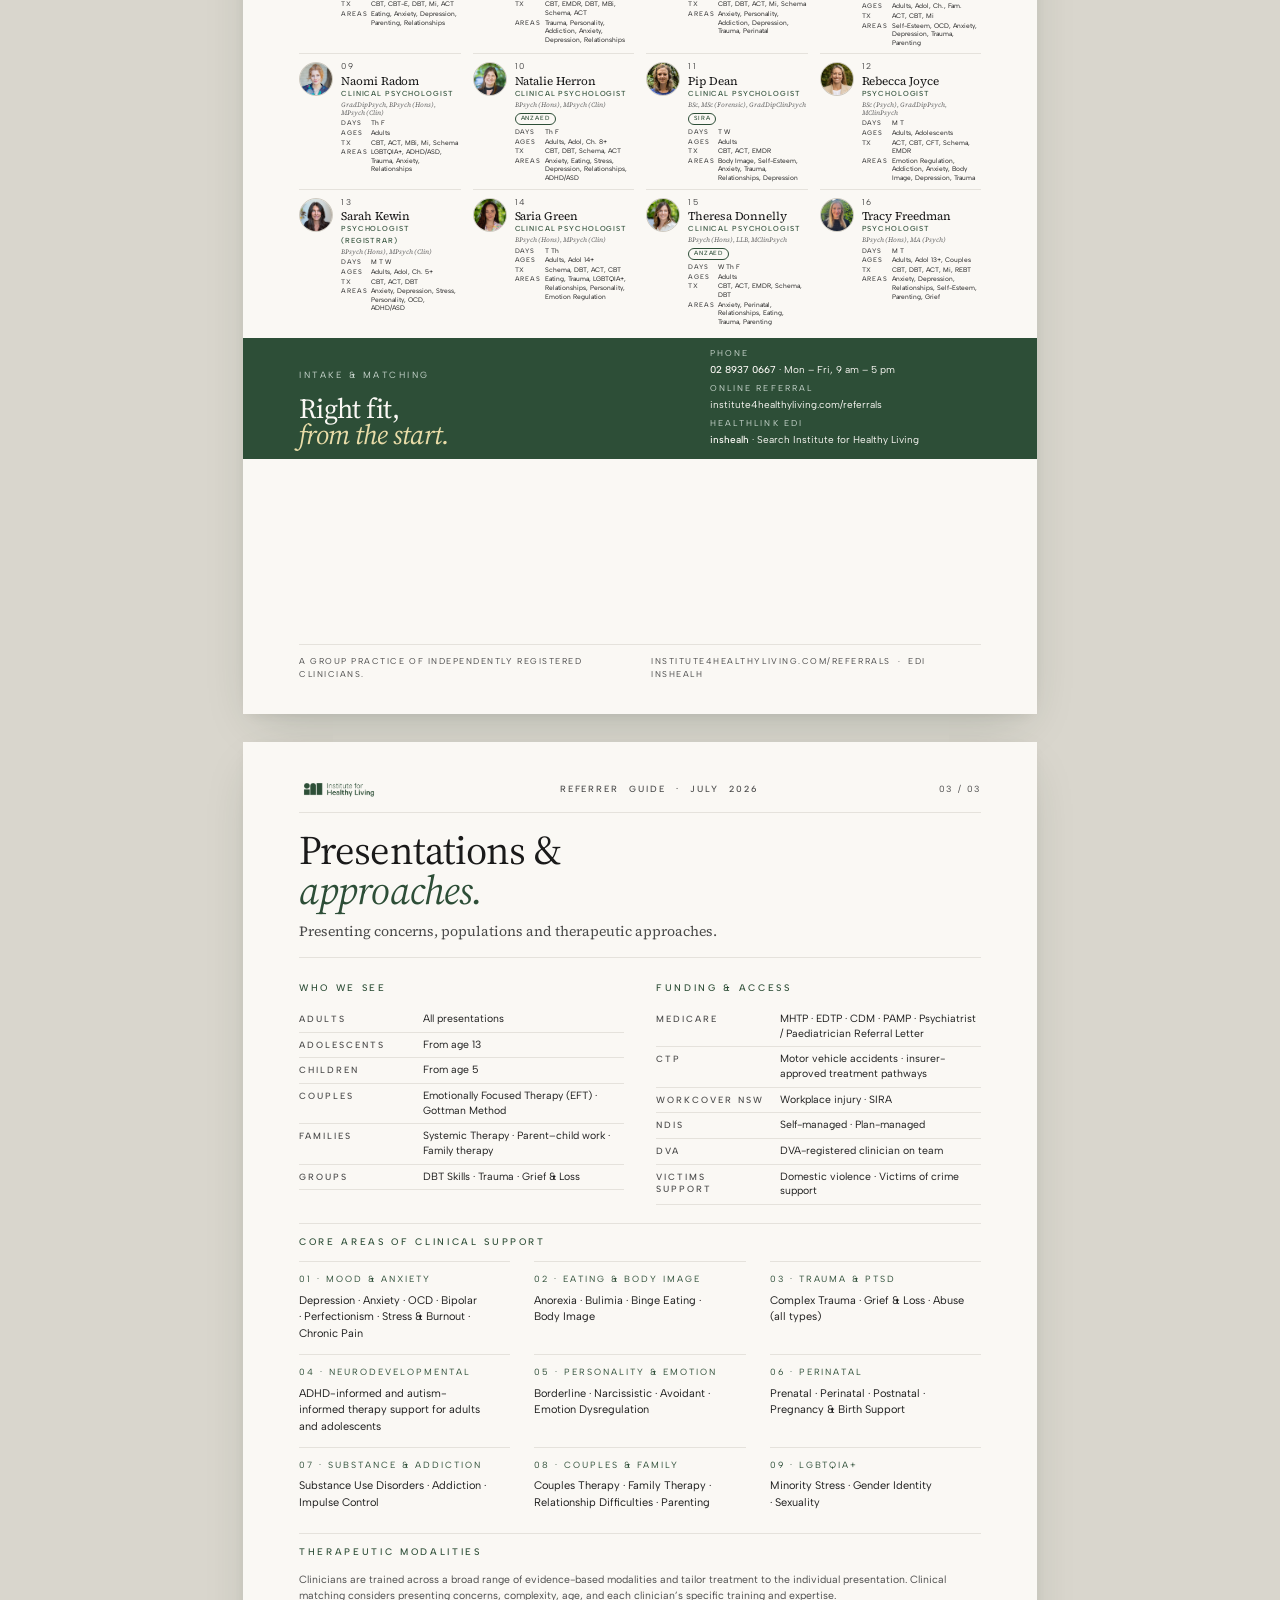
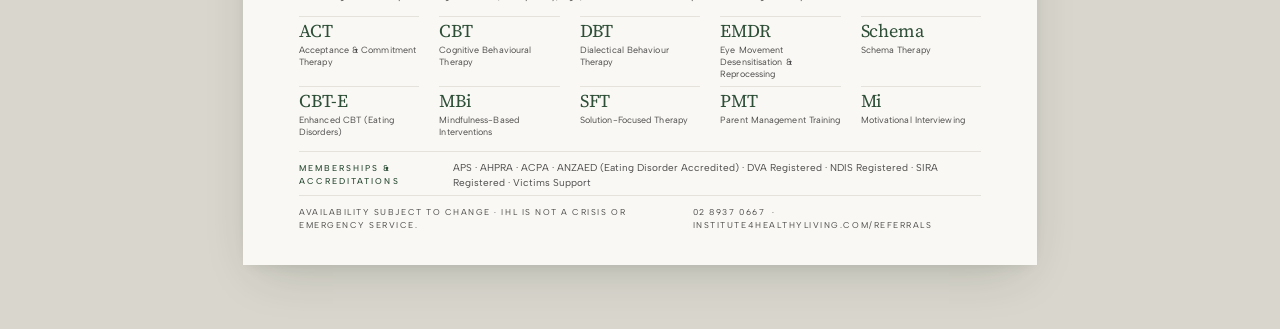
==== commit f5e13285: "Update July referrer pack" ====
--- a/pack.html
+++ b/pack.html
@@ -2,7 +2,7 @@
 <html lang="en-AU">
 <head>
 <meta charset="utf-8" />
-<title>IHL Referrer Pack — May 2026 · with headshots</title>
+<title>IHL Referrer Pack — July 2026 · with headshots</title>
 <link rel="stylesheet" href="colors_and_type.css" />
 <script src="image-slot.js"></script>
 <style>
@@ -908,7 +908,7 @@
       <span class="mark-wordmark">Institute <em>for</em> Healthy Living</span>
       <span class="mark-pair"><img src="IHL_Logomark_Green.png" alt=""/><span class="wm">Institute <em>for</em> Healthy Living</span></span>
     </div>
-    <div class="eyebar">Referrer&nbsp; Guide &nbsp;·&nbsp; May &nbsp;2026</div>
+    <div class="eyebar">Referrer&nbsp; Guide &nbsp;·&nbsp; July &nbsp;2026</div>
     <div class="pageno">01 / 03</div>
   </div>
 
@@ -1016,11 +1016,8 @@
   </div>
 </section>
 
-
-<!-- ============================================================
-     PAGE 2 — Presentations & Approaches
-============================================================= -->
-<section class="page" data-screen-label="02 Presentations &amp; Approaches">
+<!-- PAGE 2: CLINICAL TEAM -->
+<section class="page" data-screen-label="02 Clinical Team">
 
   <div class="head">
     <div class="mark">
@@ -1029,8 +1026,326 @@
       <span class="mark-wordmark">Institute <em>for</em> Healthy Living</span>
       <span class="mark-pair"><img src="IHL_Logomark_Green.png" alt=""/><span class="wm">Institute <em>for</em> Healthy Living</span></span>
     </div>
-    <div class="eyebar">Referrer&nbsp; Guide &nbsp;·&nbsp; May &nbsp;2026</div>
+    <div class="eyebar">Referrer&nbsp; Guide &nbsp;·&nbsp; July &nbsp;2026</div>
     <div class="pageno">02 / 03</div>
+  </div>
+
+  <div class="p3-head">
+    <h1 class="display">Clinical <em>team.</em></h1>
+    <div class="meta">
+      <div class="lbl">AHPRA Registered</div>
+      <div>In-person &amp; Telehealth<br/>Consulting <strong>Mon – Fri, 8 am – 8 pm</strong><br/>Pre-referral enquiries welcome · 02 8937 0667</div>
+    </div>
+  </div>
+
+  <div class="clin-grid">
+
+    <article class="clin">
+      <img class="portrait" src="ashleigh-fararoui.png" alt=""/>
+      <div class="clin__body">
+        <div class="topline"><span class="idx">01</span></div>
+      <p class="name">Ashleigh Fararoui</p>
+      <div class="role">Psychologist</div>
+      <div class="quals">BA Psych, GradDipPsych, MProfPsych</div>
+      <span class="tag">ANZAED</span>
+      <dl>
+        <dt>Days</dt><dd>Th</dd>
+        <dt>Ages</dt><dd>Adults, Adol</dd>
+        <dt>Tx</dt><dd>CBT, ACT, DBT, CBT-E</dd>
+        <dt>Areas</dt><dd>Eating, Body Image, Anxiety, Depression, Stress</dd>
+      </dl>
+          </div>
+    </article>
+
+    <article class="clin">
+      <img class="portrait" src="ashleigh-james.png" alt=""/>
+      <div class="clin__body">
+        <div class="topline"><span class="idx">02</span></div>
+      <p class="name">Ashleigh James</p>
+      <div class="role">Psychologist</div>
+      <div class="quals">MClinPsych, GradDip Human Nutrition</div>
+      <span class="tag">SIRA</span>
+      <dl>
+        <dt>Days</dt><dd>M Sat</dd>
+        <dt>Ages</dt><dd>Adults, Adol 16+</dd>
+        <dt>Tx</dt><dd>CBT, ACT, DBT, Schema, Narrative</dd>
+        <dt>Areas</dt><dd>Anxiety, Depression, Trauma, Emotion Dysregulation, Relationships</dd>
+      </dl>
+          </div>
+    </article>
+
+    <article class="clin">
+      <img class="portrait" src="brooke-naylor.png" alt=""/>
+      <div class="clin__body">
+        <div class="topline"><span class="idx">03</span></div>
+      <p class="name">Brooke Naylor</p>
+      <div class="role">Clinical Psychologist</div>
+      <div class="quals">BPsych (Hons), MPsych (Clin)</div>
+      <dl>
+        <dt>Days</dt><dd>M T</dd>
+        <dt>Ages</dt><dd>Adults, Adol 16+</dd>
+        <dt>Tx</dt><dd>Schema, DBT, CBT, ACT, EMDR</dd>
+        <dt>Areas</dt><dd>Anxiety, Depression, Eating, Trauma, Chronic Pain</dd>
+      </dl>
+          </div>
+    </article>
+
+    <article class="clin">
+      <img class="portrait" src="gavin-surjadinata.png" alt=""/>
+      <div class="clin__body">
+        <div class="topline"><span class="idx">04</span></div>
+      <p class="name">Gavin Surjadinata</p>
+      <div class="role">Clinical Psychologist</div>
+      <div class="quals">BPsych (Hons), MPsych (Clin)</div>
+      <dl>
+        <dt>Days</dt><dd>W</dd>
+        <dt>Ages</dt><dd>Adults</dd>
+        <dt>Tx</dt><dd>CBT, ACT, MBi, Mi</dd>
+        <dt>Areas</dt><dd>Anxiety, Stress, Depression, Trauma, Chronic Pain, ADHD/ASD</dd>
+      </dl>
+          </div>
+    </article>
+
+    <article class="clin">
+      <img class="portrait" src="jade-shubitz.png" alt=""/>
+      <div class="clin__body">
+        <div class="topline"><span class="idx">05</span></div>
+      <p class="name">Jade Shubitz</p>
+      <div class="role">Psychologist</div>
+      <div class="quals">BPsych (Hons), MClinPsych</div>
+      <span class="tag">Returning mid-2026</span>
+      <dl>
+        <dt>Days</dt><dd>On leave</dd>
+        <dt>Ages</dt><dd>Adults, Adol, Ch. 5+</dd>
+        <dt>Tx</dt><dd>CBT, CBT-E, DBT, Mi, ACT</dd>
+        <dt>Areas</dt><dd>Eating, Anxiety, Depression, Parenting, Relationships</dd>
+      </dl>
+          </div>
+    </article>
+
+    <article class="clin">
+      <img class="portrait" src="jenn-gardner.png" alt=""/>
+      <div class="clin__body">
+        <div class="topline"><span class="idx">06</span></div>
+      <p class="name">Jenn Gardner</p>
+      <div class="role">Clinical Psychologist</div>
+      <div class="quals">MClinPsych, BSc (Hons), MCouns</div>
+      <span class="tag">DVA</span>
+      <dl>
+        <dt>Days</dt><dd>Th</dd>
+        <dt>Ages</dt><dd>Adults, Adol 16+</dd>
+        <dt>Tx</dt><dd>CBT, EMDR, DBT, MBi, Schema, ACT</dd>
+        <dt>Areas</dt><dd>Trauma, Personality, Addiction, Anxiety, Depression, Relationships</dd>
+      </dl>
+          </div>
+    </article>
+
+    <article class="clin">
+      <img class="portrait" src="jenna-doff.png" alt=""/>
+      <div class="clin__body">
+        <div class="topline"><span class="idx">07</span></div>
+      <p class="name">Jenna Doff</p>
+      <div class="role">Clinical Psychologist</div>
+      <div class="quals">BPsych (Hons), MPsych (Clin)</div>
+      <span class="tag">Director</span>
+      <dl>
+        <dt>Days</dt><dd>W Th F</dd>
+        <dt>Ages</dt><dd>Adults</dd>
+        <dt>Tx</dt><dd>CBT, DBT, ACT, Mi, Schema</dd>
+        <dt>Areas</dt><dd>Anxiety, Personality, Addiction, Depression, Trauma, Perinatal</dd>
+      </dl>
+          </div>
+    </article>
+
+    <article class="clin">
+      <img class="portrait" src="kara-borecki.png" alt=""/>
+      <div class="clin__body">
+        <div class="topline"><span class="idx">08</span></div>
+      <p class="name">Kara Borecki</p>
+      <div class="role">Psychologist (Registrar)</div>
+      <div class="quals">BPsych (Hons), MPsych (Clin)</div>
+      <span class="tag">SIRA</span>
+      <dl>
+        <dt>Days</dt><dd>M T W</dd>
+        <dt>Ages</dt><dd>Adults, Adol, Ch., Fam.</dd>
+        <dt>Tx</dt><dd>ACT, CBT, Mi</dd>
+        <dt>Areas</dt><dd>Self-Esteem, OCD, Anxiety, Depression, Trauma, Parenting</dd>
+      </dl>
+          </div>
+    </article>
+
+    <article class="clin">
+      <img class="portrait" src="naomi-radom.png" alt=""/>
+      <div class="clin__body">
+        <div class="topline"><span class="idx">09</span></div>
+      <p class="name">Naomi Radom</p>
+      <div class="role">Clinical Psychologist</div>
+      <div class="quals">GradDipPsych, BPsych (Hons), MPsych (Clin)</div>
+      <dl>
+        <dt>Days</dt><dd>Th F</dd>
+        <dt>Ages</dt><dd>Adults</dd>
+        <dt>Tx</dt><dd>CBT, ACT, MBi, Mi, Schema</dd>
+        <dt>Areas</dt><dd>LGBTQIA+, ADHD/ASD, Trauma, Anxiety, Relationships</dd>
+      </dl>
+          </div>
+    </article>
+
+    <article class="clin">
+      <img class="portrait" src="natalie-herron.png" alt=""/>
+      <div class="clin__body">
+        <div class="topline"><span class="idx">10</span></div>
+      <p class="name">Natalie Herron</p>
+      <div class="role">Clinical Psychologist</div>
+      <div class="quals">BPsych (Hons), MPsych (Clin)</div>
+      <span class="tag">ANZAED</span>
+      <dl>
+        <dt>Days</dt><dd>Th F</dd>
+        <dt>Ages</dt><dd>Adults, Adol, Ch. 8+</dd>
+        <dt>Tx</dt><dd>CBT, DBT, Schema, ACT</dd>
+        <dt>Areas</dt><dd>Anxiety, Eating, Stress, Depression, Relationships, ADHD/ASD</dd>
+      </dl>
+          </div>
+    </article>
+
+    <article class="clin">
+      <img class="portrait" src="pip-dean.png" alt=""/>
+      <div class="clin__body">
+        <div class="topline"><span class="idx">11</span></div>
+      <p class="name">Pip Dean</p>
+      <div class="role">Clinical Psychologist</div>
+      <div class="quals">BSc, MSc (Forensic), GradDipClinPsych</div>
+      <span class="tag">SIRA</span>
+      <dl>
+        <dt>Days</dt><dd>T W</dd>
+        <dt>Ages</dt><dd>Adults</dd>
+        <dt>Tx</dt><dd>CBT, ACT, EMDR</dd>
+        <dt>Areas</dt><dd>Body Image, Self-Esteem, Anxiety, Trauma, Relationships, Depression</dd>
+      </dl>
+          </div>
+    </article>
+
+    <article class="clin">
+      <img class="portrait" src="rebecca-joyce.png" alt=""/>
+      <div class="clin__body">
+        <div class="topline"><span class="idx">12</span></div>
+      <p class="name">Rebecca Joyce</p>
+      <div class="role">Psychologist</div>
+      <div class="quals">BSc (Psych), GradDipPsych, MClinPsych</div>
+      <dl>
+        <dt>Days</dt><dd>M T</dd>
+        <dt>Ages</dt><dd>Adults, Adolescents</dd>
+        <dt>Tx</dt><dd>ACT, CBT, CFT, Schema, EMDR</dd>
+        <dt>Areas</dt><dd>Emotion Regulation, Addiction, Anxiety, Body Image, Depression, Trauma</dd>
+      </dl>
+          </div>
+    </article>
+
+    <article class="clin">
+      <img class="portrait" src="sarah-kewin.png" alt=""/>
+      <div class="clin__body">
+        <div class="topline"><span class="idx">13</span></div>
+      <p class="name">Sarah Kewin</p>
+      <div class="role">Psychologist (Registrar)</div>
+      <div class="quals">BPsych (Hons), MPsych (Clin)</div>
+      <dl>
+        <dt>Days</dt><dd>M T W</dd>
+        <dt>Ages</dt><dd>Adults, Adol, Ch. 5+</dd>
+        <dt>Tx</dt><dd>CBT, ACT, DBT</dd>
+        <dt>Areas</dt><dd>Anxiety, Depression, Stress, Personality, OCD, ADHD/ASD</dd>
+      </dl>
+          </div>
+    </article>
+
+    <article class="clin">
+      <img class="portrait" src="saria-green.png" alt=""/>
+      <div class="clin__body">
+        <div class="topline"><span class="idx">14</span></div>
+      <p class="name">Saria Green</p>
+      <div class="role">Clinical Psychologist</div>
+      <div class="quals">BPsych (Hons), MPsych (Clin)</div>
+      <dl>
+        <dt>Days</dt><dd>T Th</dd>
+        <dt>Ages</dt><dd>Adults, Adol 14+</dd>
+        <dt>Tx</dt><dd>Schema, DBT, ACT, CBT</dd>
+        <dt>Areas</dt><dd>Eating, Trauma, LGBTQIA+, Relationships, Personality, Emotion Regulation</dd>
+      </dl>
+          </div>
+    </article>
+
+    <article class="clin">
+      <img class="portrait" src="theresa-donnelly.png" alt=""/>
+      <div class="clin__body">
+        <div class="topline"><span class="idx">15</span></div>
+      <p class="name">Theresa Donnelly</p>
+      <div class="role">Clinical Psychologist</div>
+      <div class="quals">BPsych (Hons), LLB, MClinPsych</div>
+      <span class="tag">ANZAED</span>
+      <dl>
+        <dt>Days</dt><dd>W Th F</dd>
+        <dt>Ages</dt><dd>Adults</dd>
+        <dt>Tx</dt><dd>CBT, ACT, EMDR, Schema, DBT</dd>
+        <dt>Areas</dt><dd>Anxiety, Perinatal, Relationships, Eating, Trauma, Parenting</dd>
+      </dl>
+          </div>
+    </article>
+
+    <article class="clin">
+      <img class="portrait" src="tracy-freedman.png" alt=""/>
+      <div class="clin__body">
+        <div class="topline"><span class="idx">16</span></div>
+      <p class="name">Tracy Freedman</p>
+      <div class="role">Psychologist</div>
+      <div class="quals">BPsych (Hons), MA (Psych)</div>
+      <dl>
+        <dt>Days</dt><dd>M T</dd>
+        <dt>Ages</dt><dd>Adults, Adol 13+, Couples</dd>
+        <dt>Tx</dt><dd>CBT, DBT, ACT, Mi, REBT</dd>
+        <dt>Areas</dt><dd>Anxiety, Depression, Relationships, Self-Esteem, Parenting, Grief</dd>
+      </dl>
+          </div>
+    </article>
+
+  </div>
+
+  <div class="endcap">
+    <div>
+      <div class="kicker">Intake &amp; matching</div>
+      <p class="big">Right fit,<br/><em>from the start.</em></p>
+    </div>
+    <div class="contact">
+      <div class="row">
+        <div class="lbl">Phone</div>
+        <div class="val"><strong>02 8937 0667</strong> · Mon – Fri, 9 am – 5 pm</div>
+      </div>
+      <div class="row">
+        <div class="lbl">Online referral</div>
+        <div class="val">institute4healthyliving.com/referrals</div>
+      </div>
+      <div class="row">
+        <div class="lbl">HealthLink EDI</div>
+        <div class="val"><strong>inshealh</strong> · Search Institute for Healthy Living</div>
+      </div>
+    </div>
+  </div>
+
+  <div class="pagefoot">
+    <div class="lhs">A group practice of independently registered clinicians.</div>
+    <div>institute4healthyliving.com/referrals &nbsp;·&nbsp; EDI inshealh</div>
+  </div>
+</section>
+
+<!-- PAGE 3: PRESENTATIONS AND APPROACHES -->
+<section class="page" data-screen-label="03 Presentations &amp; Approaches">
+
+  <div class="head">
+    <div class="mark">
+      <img class="mark-primary" src="IHL_Logo_Green.png" alt="Institute for Healthy Living"/>
+      <img class="mark-logomark" src="IHL_Logomark_Green.png" alt="IHL"/>
+      <span class="mark-wordmark">Institute <em>for</em> Healthy Living</span>
+      <span class="mark-pair"><img src="IHL_Logomark_Green.png" alt=""/><span class="wm">Institute <em>for</em> Healthy Living</span></span>
+    </div>
+    <div class="eyebar">Referrer&nbsp; Guide &nbsp;·&nbsp; July &nbsp;2026</div>
+    <div class="pageno">03 / 03</div>
   </div>
 
   <div class="p2-head">
@@ -1128,329 +1443,8 @@
   </div>
 
   <div class="pagefoot">
-    <div class="lhs">Availability subject to change · IHL is not a crisis or emergency pathway.</div>
+    <div class="lhs">Availability subject to change · IHL is not a crisis or emergency service.</div>
     <div>02 8937 0667 &nbsp;·&nbsp; institute4healthyliving.com/referrals</div>
-  </div>
-</section>
-
-
-<!-- ============================================================
-     PAGE 3 — Clinical Team + Endcap
-============================================================= -->
-<section class="page" data-screen-label="03 Clinical Team">
-
-  <div class="head">
-    <div class="mark">
-      <img class="mark-primary" src="IHL_Logo_Green.png" alt="Institute for Healthy Living"/>
-      <img class="mark-logomark" src="IHL_Logomark_Green.png" alt="IHL"/>
-      <span class="mark-wordmark">Institute <em>for</em> Healthy Living</span>
-      <span class="mark-pair"><img src="IHL_Logomark_Green.png" alt=""/><span class="wm">Institute <em>for</em> Healthy Living</span></span>
-    </div>
-    <div class="eyebar">Referrer&nbsp; Guide &nbsp;·&nbsp; May &nbsp;2026</div>
-    <div class="pageno">03 / 03</div>
-  </div>
-
-  <div class="p3-head">
-    <h1 class="display">Clinical <em>team.</em></h1>
-    <div class="meta">
-      <div class="lbl">AHPRA Registered</div>
-      <div>In-person &amp; Telehealth<br/>Consulting <strong>Mon – Fri, 8 am – 8 pm</strong><br/>Pre-referral enquiries welcome · 02 8937 0667</div>
-    </div>
-  </div>
-
-  <div class="clin-grid">
-
-    <article class="clin">
-      <img class="portrait" src="ashleigh-fararoui.png" alt=""/>
-      <div class="clin__body">
-        <div class="topline"><span class="idx">01</span></div>
-      <p class="name">Ashleigh Fararoui</p>
-      <div class="role">Psychologist</div>
-      <div class="quals">BA Psych, GradDipPsych, MProfPsych</div>
-      <span class="tag">ANZAED</span>
-      <dl>
-        <dt>Days</dt><dd>Th</dd>
-        <dt>Ages</dt><dd>Adults, Adol</dd>
-        <dt>Tx</dt><dd>CBT, ACT, DBT, CBT-E</dd>
-        <dt>Areas</dt><dd>Eating, Body Image, Anxiety, Depression, Stress</dd>
-      </dl>
-          </div>
-    </article>
-
-    <article class="clin">
-      <img class="portrait" src="ashleigh-james.png" alt=""/>
-      <div class="clin__body">
-        <div class="topline"><span class="idx">02</span></div>
-      <p class="name">Ashleigh James</p>
-      <div class="role">Psychologist</div>
-      <div class="quals">MClinPsych, GradDip Human Nutrition</div>
-      <span class="tag">SIRA</span>
-      <dl>
-        <dt>Days</dt><dd>M Sat</dd>
-        <dt>Ages</dt><dd>Adults, Adol 16+</dd>
-        <dt>Tx</dt><dd>CBT, ACT, DBT, Schema, Narrative</dd>
-        <dt>Areas</dt><dd>Anxiety, Depression, Trauma, Emotion Dysregulation, Relationships</dd>
-      </dl>
-          </div>
-    </article>
-
-    <article class="clin">
-      <img class="portrait" src="brooke-naylor.png" alt=""/>
-      <div class="clin__body">
-        <div class="topline"><span class="idx">03</span></div>
-      <p class="name">Brooke Naylor</p>
-      <div class="role">Clinical Psychologist</div>
-      <div class="quals">BPsych (Hons), MPsych (Clin)</div>
-      <dl>
-        <dt>Days</dt><dd>M T</dd>
-        <dt>Ages</dt><dd>Adults, Adol 16+</dd>
-        <dt>Tx</dt><dd>Schema, DBT, CBT, ACT, EMDR</dd>
-        <dt>Areas</dt><dd>Anxiety, Depression, Eating, Trauma, Chronic Pain</dd>
-      </dl>
-          </div>
-    </article>
-
-    <article class="clin">
-      <img class="portrait" src="gavin-surjadinata.png" alt=""/>
-      <div class="clin__body">
-        <div class="topline"><span class="idx">04</span></div>
-      <p class="name">Gavin Surjadinata</p>
-      <div class="role">Clinical Psychologist</div>
-      <div class="quals">BPsych (Hons), MPsych (Clin)</div>
-      <dl>
-        <dt>Days</dt><dd>W</dd>
-        <dt>Ages</dt><dd>Adults</dd>
-        <dt>Tx</dt><dd>CBT, ACT, MBi, Mi</dd>
-        <dt>Areas</dt><dd>Anxiety, Stress, Depression, Trauma, Chronic Pain, ADHD/ASD</dd>
-      </dl>
-          </div>
-    </article>
-
-    <article class="clin">
-      <img class="portrait" src="jade-shubitz.png" alt=""/>
-      <div class="clin__body">
-        <div class="topline"><span class="idx">05</span></div>
-      <p class="name">Jade Shubitz</p>
-      <div class="role">Psychologist</div>
-      <div class="quals">BPsych (Hons), MClinPsych</div>
-      <span class="tag">Returning mid-2026</span>
-      <dl>
-        <dt>Days</dt><dd>On leave</dd>
-        <dt>Ages</dt><dd>Adults, Adol, Ch. 5+</dd>
-        <dt>Tx</dt><dd>CBT, CBT-E, DBT, Mi, ACT</dd>
-        <dt>Areas</dt><dd>Eating, Anxiety, Depression, Parenting, Relationships</dd>
-      </dl>
-          </div>
-    </article>
-
-    <article class="clin">
-      <img class="portrait" src="jenn-gardner.png" alt=""/>
-      <div class="clin__body">
-        <div class="topline"><span class="idx">06</span></div>
-      <p class="name">Jenn Gardner</p>
-      <div class="role">Clinical Psychologist</div>
-      <div class="quals">MClinPsych, BSc (Hons), MCouns</div>
-      <span class="tag">DVA</span>
-      <dl>
-        <dt>Days</dt><dd>Th</dd>
-        <dt>Ages</dt><dd>Adults, Adol 16+</dd>
-        <dt>Tx</dt><dd>CBT, EMDR, DBT, MBi, Schema, ACT</dd>
-        <dt>Areas</dt><dd>Trauma, Personality, Addiction, Anxiety, Depression, Relationships</dd>
-      </dl>
-          </div>
-    </article>
-
-    <article class="clin">
-      <img class="portrait" src="jenna-doff.png" alt=""/>
-      <div class="clin__body">
-        <div class="topline"><span class="idx">07</span></div>
-      <p class="name">Jenna Doff</p>
-      <div class="role">Clinical Psychologist</div>
-      <div class="quals">BPsych (Hons), MPsych (Clin)</div>
-      <span class="tag">Director</span>
-      <dl>
-        <dt>Days</dt><dd>W Th F</dd>
-        <dt>Ages</dt><dd>Adults</dd>
-        <dt>Tx</dt><dd>CBT, DBT, ACT, Mi, Schema</dd>
-        <dt>Areas</dt><dd>Anxiety, Personality, Addiction, Depression, Trauma, Perinatal</dd>
-      </dl>
-          </div>
-    </article>
-
-    <article class="clin">
-      <img class="portrait" src="kara-borecki.png" alt=""/>
-      <div class="clin__body">
-        <div class="topline"><span class="idx">08</span></div>
-      <p class="name">Kara Borecki</p>
-      <div class="role">Psychologist (Registrar)</div>
-      <div class="quals">BPsych (Hons), MPsych (Clin)</div>
-      <span class="tag">SIRA</span>
-      <dl>
-        <dt>Days</dt><dd>M T W</dd>
-        <dt>Ages</dt><dd>Adults, Adol, Ch., Fam.</dd>
-        <dt>Tx</dt><dd>ACT, CBT, Mi</dd>
-        <dt>Areas</dt><dd>Self-Esteem, OCD, Anxiety, Depression, Trauma, Parenting</dd>
-      </dl>
-          </div>
-    </article>
-
-    <article class="clin">
-      <img class="portrait" src="naomi-radom.png" alt=""/>
-      <div class="clin__body">
-        <div class="topline"><span class="idx">09</span></div>
-      <p class="name">Naomi Radom</p>
-      <div class="role">Clinical Psychologist</div>
-      <div class="quals">GradDipPsych, BPsych (Hons), MPsych (Clin)</div>
-      <dl>
-        <dt>Days</dt><dd>Th F</dd>
-        <dt>Ages</dt><dd>Adults</dd>
-        <dt>Tx</dt><dd>CBT, ACT, MBi, Mi, Schema</dd>
-        <dt>Areas</dt><dd>LGBTQIA+, ADHD/ASD, Trauma, Anxiety, Relationships</dd>
-      </dl>
-          </div>
-    </article>
-
-    <article class="clin">
-      <img class="portrait" src="natalie-herron.png" alt=""/>
-      <div class="clin__body">
-        <div class="topline"><span class="idx">10</span></div>
-      <p class="name">Natalie Herron</p>
-      <div class="role">Clinical Psychologist</div>
-      <div class="quals">BPsych (Hons), MPsych (Clin)</div>
-      <span class="tag">ANZAED</span>
-      <dl>
-        <dt>Days</dt><dd>Th F</dd>
-        <dt>Ages</dt><dd>Adults, Adol, Ch. 8+</dd>
-        <dt>Tx</dt><dd>CBT, DBT, Schema, ACT</dd>
-        <dt>Areas</dt><dd>Anxiety, Eating, Stress, Depression, Relationships, ADHD/ASD</dd>
-      </dl>
-          </div>
-    </article>
-
-    <article class="clin">
-      <img class="portrait" src="pip-dean.png" alt=""/>
-      <div class="clin__body">
-        <div class="topline"><span class="idx">11</span></div>
-      <p class="name">Pip Dean</p>
-      <div class="role">Clinical Psychologist</div>
-      <div class="quals">BSc, MSc (Forensic), GradDipClinPsych</div>
-      <span class="tag">SIRA</span>
-      <dl>
-        <dt>Days</dt><dd>T W</dd>
-        <dt>Ages</dt><dd>Adults</dd>
-        <dt>Tx</dt><dd>CBT, ACT, EMDR</dd>
-        <dt>Areas</dt><dd>Body Image, Self-Esteem, Anxiety, Trauma, Relationships, Depression</dd>
-      </dl>
-          </div>
-    </article>
-
-    <article class="clin">
-      <img class="portrait" src="rebecca-joyce.png" alt=""/>
-      <div class="clin__body">
-        <div class="topline"><span class="idx">12</span></div>
-      <p class="name">Rebecca Joyce</p>
-      <div class="role">Psychologist</div>
-      <div class="quals">BSc (Psych), GradDipPsych, MClinPsych</div>
-      <dl>
-        <dt>Days</dt><dd>M T</dd>
-        <dt>Ages</dt><dd>Adults, Adolescents</dd>
-        <dt>Tx</dt><dd>ACT, CBT, CFT, Schema, EMDR</dd>
-        <dt>Areas</dt><dd>Emotion Regulation, Addiction, Anxiety, Body Image, Depression, Trauma</dd>
-      </dl>
-          </div>
-    </article>
-
-    <article class="clin">
-      <img class="portrait" src="sarah-kewin.png" alt=""/>
-      <div class="clin__body">
-        <div class="topline"><span class="idx">13</span></div>
-      <p class="name">Sarah Kewin</p>
-      <div class="role">Psychologist (Registrar)</div>
-      <div class="quals">BPsych (Hons), MPsych (Clin)</div>
-      <dl>
-        <dt>Days</dt><dd>M T W</dd>
-        <dt>Ages</dt><dd>Adults, Adol, Ch. 5+</dd>
-        <dt>Tx</dt><dd>CBT, ACT, DBT</dd>
-        <dt>Areas</dt><dd>Anxiety, Depression, Stress, Personality, OCD, ADHD/ASD</dd>
-      </dl>
-          </div>
-    </article>
-
-    <article class="clin">
-      <img class="portrait" src="saria-green.png" alt=""/>
-      <div class="clin__body">
-        <div class="topline"><span class="idx">14</span></div>
-      <p class="name">Saria Green</p>
-      <div class="role">Clinical Psychologist</div>
-      <div class="quals">BPsych (Hons), MPsych (Clin)</div>
-      <dl>
-        <dt>Days</dt><dd>T Th</dd>
-        <dt>Ages</dt><dd>Adults, Adol 14+</dd>
-        <dt>Tx</dt><dd>Schema, DBT, ACT, CBT</dd>
-        <dt>Areas</dt><dd>Eating, Trauma, LGBTQIA+, Relationships, Personality, Emotion Regulation</dd>
-      </dl>
-          </div>
-    </article>
-
-    <article class="clin">
-      <img class="portrait" src="theresa-donnelly.png" alt=""/>
-      <div class="clin__body">
-        <div class="topline"><span class="idx">15</span></div>
-      <p class="name">Theresa Donnelly</p>
-      <div class="role">Clinical Psychologist</div>
-      <div class="quals">BPsych (Hons), LLB, MClinPsych</div>
-      <span class="tag">ANZAED</span>
-      <dl>
-        <dt>Days</dt><dd>W Th F</dd>
-        <dt>Ages</dt><dd>Adults</dd>
-        <dt>Tx</dt><dd>CBT, ACT, EMDR, Schema, DBT</dd>
-        <dt>Areas</dt><dd>Anxiety, Perinatal, Relationships, Eating, Trauma, Parenting</dd>
-      </dl>
-          </div>
-    </article>
-
-    <article class="clin">
-      <img class="portrait" src="tracy-freedman.png" alt=""/>
-      <div class="clin__body">
-        <div class="topline"><span class="idx">16</span></div>
-      <p class="name">Tracy Freedman</p>
-      <div class="role">Psychologist</div>
-      <div class="quals">BPsych (Hons), MA (Psych)</div>
-      <dl>
-        <dt>Days</dt><dd>M T</dd>
-        <dt>Ages</dt><dd>Adults, Adol 13+, Couples</dd>
-        <dt>Tx</dt><dd>CBT, DBT, ACT, Mi, REBT</dd>
-        <dt>Areas</dt><dd>Anxiety, Depression, Relationships, Self-Esteem, Parenting, Grief</dd>
-      </dl>
-          </div>
-    </article>
-
-  </div>
-
-  <div class="endcap">
-    <div>
-      <div class="kicker">Intake &amp; matching</div>
-      <p class="big">Right fit,<br/><em>from the start.</em></p>
-    </div>
-    <div class="contact">
-      <div class="row">
-        <div class="lbl">Phone</div>
-        <div class="val"><strong>02 8937 0667</strong> · Mon – Fri, 9 am – 5 pm</div>
-      </div>
-      <div class="row">
-        <div class="lbl">Online referral</div>
-        <div class="val">institute4healthyliving.com/referrals</div>
-      </div>
-      <div class="row">
-        <div class="lbl">HealthLink EDI</div>
-        <div class="val"><strong>inshealh</strong> · Search Institute for Healthy Living</div>
-      </div>
-    </div>
-  </div>
-
-  <div class="pagefoot">
-    <div class="lhs">A group practice of independently registered clinicians.</div>
-    <div>institute4healthyliving.com/referrals &nbsp;·&nbsp; EDI inshealh</div>
   </div>
 </section>
 
--- a/colors_and_type.css
+++ b/colors_and_type.css
@@ -53,9 +53,9 @@
   --accent:            var(--ihl-cream);
 
   /* ---------- Type families ---------- */
-  --serif:  "Source Serif 4", "Family", "Tiempos Text", "GT Sectra",
+  --serif:  "Family", "Source Serif 4", "Tiempos Text", "GT Sectra",
             Georgia, "Times New Roman", serif;
-  --sans:   "Albert Sans", "Calibre", "Inter", -apple-system, BlinkMacSystemFont,
+  --sans:   "Calibre", "Albert Sans", "Inter", -apple-system, BlinkMacSystemFont,
             "Segoe UI", Roboto, "Helvetica Neue", Arial, sans-serif;
   --mono:   "JetBrains Mono", ui-monospace, SFMono-Regular, Menlo, Consolas, monospace;
 
